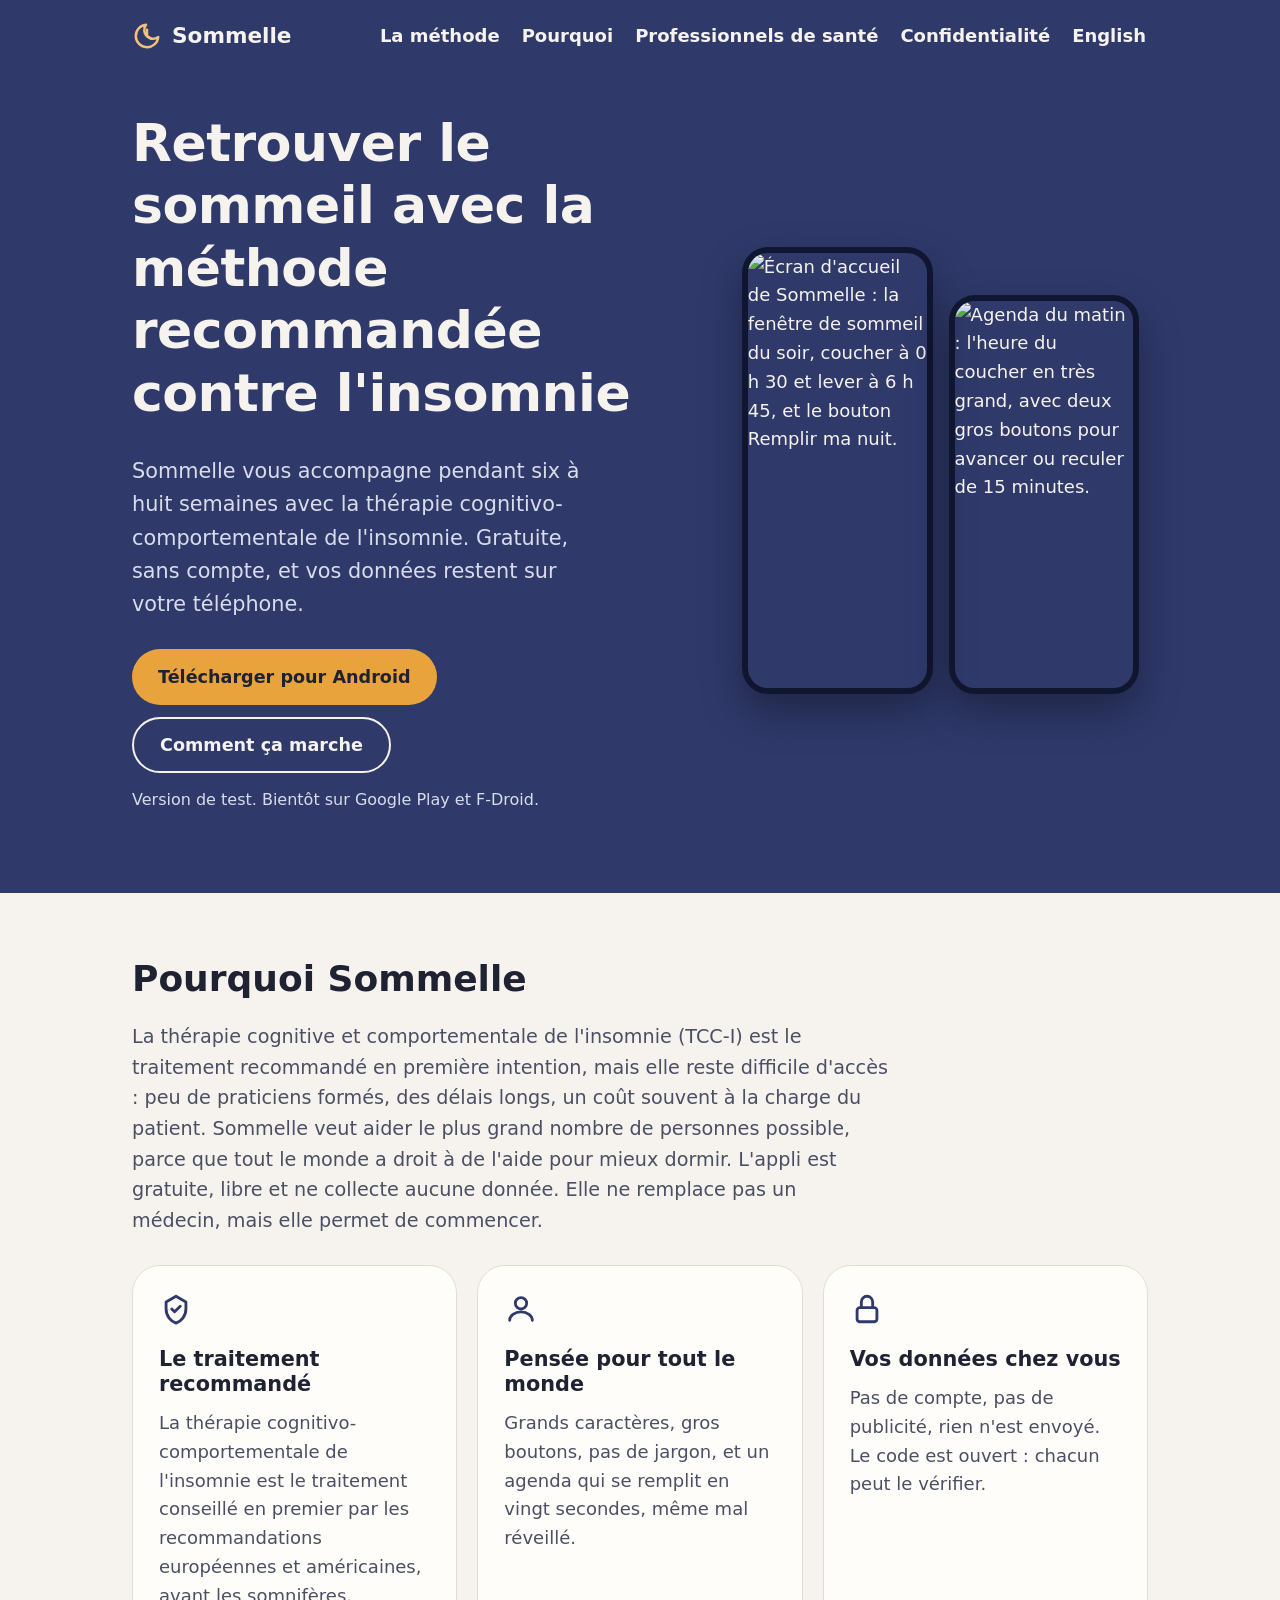
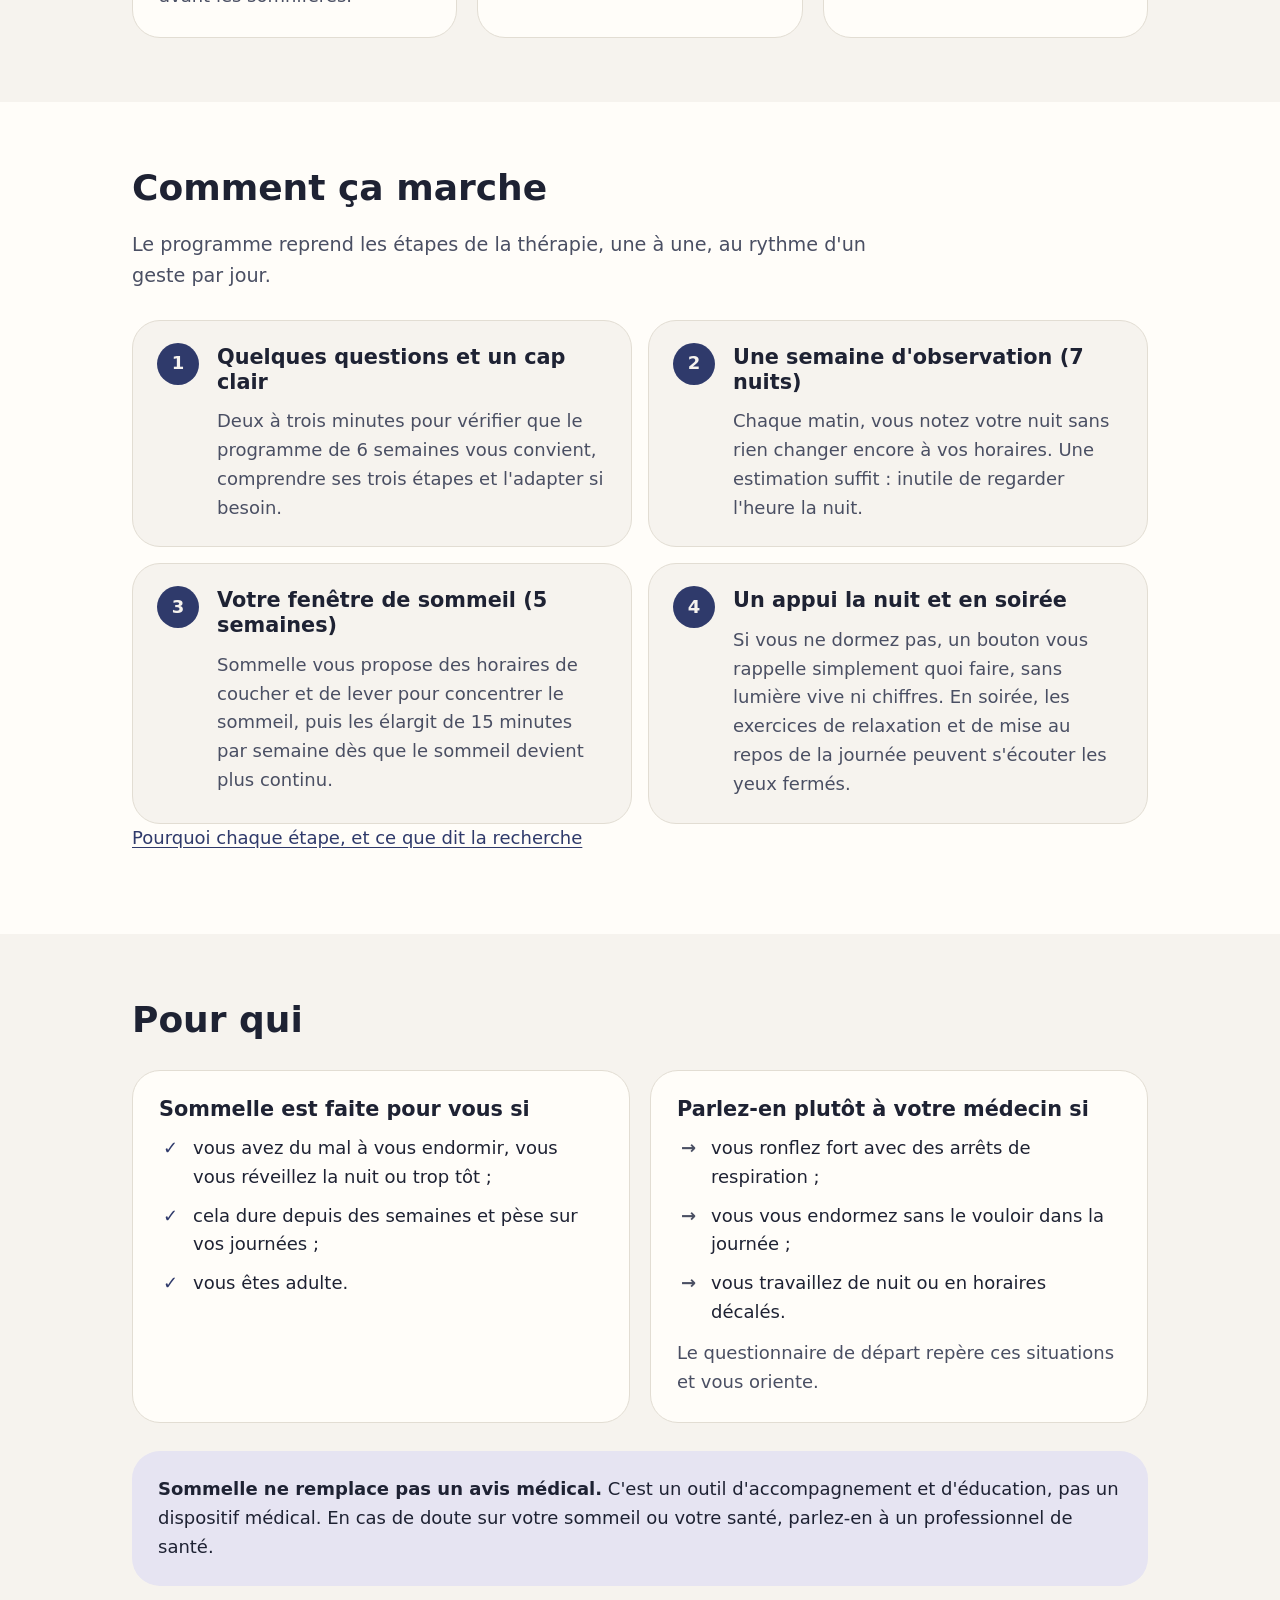
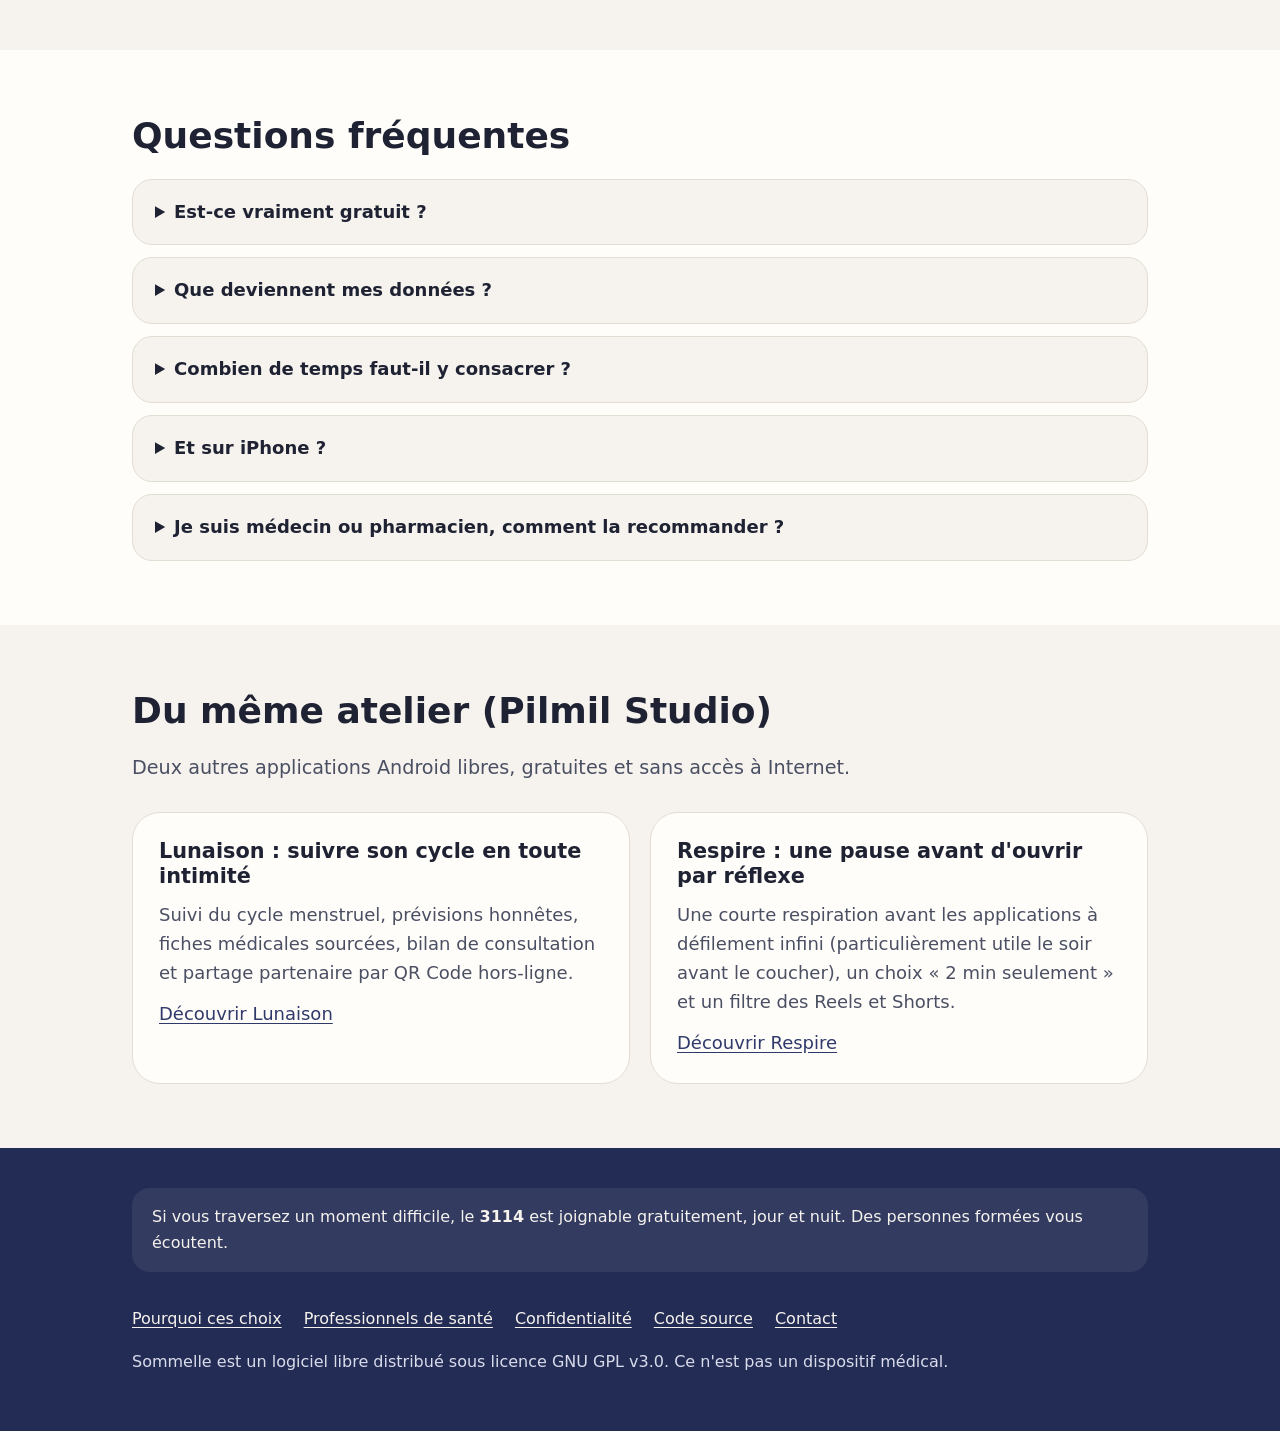
==== docs/index.html @ 54e38648 "docs: add Pilmil Studio cross-links, clinician sheet and F-Droid distribution kit" ====
<!doctype html>
<html lang="fr">
<head>
  <meta charset="utf-8">
  <meta name="viewport" content="width=device-width, initial-scale=1">
  <title>Sommelle : mieux dormir avec la méthode recommandée contre l'insomnie</title>
  <meta name="description" content="Sommelle accompagne les adultes insomniaques pendant six à huit semaines avec la thérapie cognitivo-comportementale de l'insomnie (TCC-I). Gratuite, sans compte, et vos données restent sur votre téléphone.">
  <meta property="og:title" content="Sommelle : mieux dormir avec la méthode recommandée contre l'insomnie">
  <meta property="og:description" content="Gratuite, sans compte, et vos données restent sur votre téléphone.">
  <meta property="og:type" content="website">
  <meta property="og:image" content="https://relthdrarxash.github.io/sommelle/img/banniere.png">
  <link rel="icon" href="img/icone.svg" type="image/svg+xml">
  <link rel="alternate" hreflang="en" href="en/index.html">
  <link rel="stylesheet" href="style.css">
</head>
<body>
  <a class="skip" href="#contenu">Aller au contenu</a>

  <header class="site-header">
    <div class="wrap">
      <a class="brand" href="./">
        <svg viewBox="0 0 24 24" fill="none" stroke="#F2C27B" stroke-width="2" stroke-linecap="round" stroke-linejoin="round" aria-hidden="true"><path d="M21 12.8A9 9 0 1 1 11.2 3a7 7 0 0 0 9.8 9.8Z"/><path d="M12 7v5l3.2 2.2"/></svg>
        Sommelle
      </a>
      <nav class="site-nav" aria-label="Navigation du site">
        <a href="#methode">La méthode</a>
        <a href="pourquoi.html">Pourquoi</a>
        <a href="professionnels.html">Professionnels de santé</a>
        <a href="confidentialite.html">Confidentialité</a>
        <a href="en/index.html" lang="en" hreflang="en">English</a>
      </nav>
    </div>
  </header>

  <main id="contenu">
    <section class="hero">
      <div class="wrap">
        <div>
          <h1>Retrouver le sommeil avec la méthode recommandée contre l'insomnie</h1>
          <p class="lead">Sommelle vous accompagne pendant six à huit semaines avec la thérapie cognitivo-comportementale de l'insomnie. Gratuite, sans compte, et vos données restent sur votre téléphone.</p>
          <div class="actions">
            <a class="btn btn-accent" href="https://github.com/Relthdrarxash/sommelle/releases">Télécharger pour Android</a>
            <a class="btn btn-ghost" href="#methode">Comment ça marche</a>
          </div>
          <p class="note">Version de test. Bientôt sur Google Play et F-Droid.</p>
        </div>
        <div class="phones">
          <img src="captures/accueil.png" width="461" height="1000" alt="Écran d'accueil de Sommelle : la fenêtre de sommeil du soir, coucher à 0 h 30 et lever à 6 h 45, et le bouton Remplir ma nuit.">
          <img src="captures/agenda_heure.png" width="461" height="1000" alt="Agenda du matin : l'heure du coucher en très grand, avec deux gros boutons pour avancer ou reculer de 15 minutes.">
        </div>
      </div>
    </section>

    <section class="block">
      <div class="wrap">
        <h2>Pourquoi Sommelle</h2>
        <p class="section-intro">La thérapie cognitive et comportementale de l'insomnie (TCC-I) est le traitement recommandé en première intention, mais elle reste difficile d'accès : peu de praticiens formés, des délais longs, un coût souvent à la charge du patient. Sommelle veut aider le plus grand nombre de personnes possible, parce que tout le monde a droit à de l'aide pour mieux dormir. L'appli est gratuite, libre et ne collecte aucune donnée. Elle ne remplace pas un médecin, mais elle permet de commencer.</p>
        <div class="cards">
          <div class="card">
            <svg viewBox="0 0 24 24" fill="none" stroke="currentColor" stroke-width="2" stroke-linecap="round" stroke-linejoin="round" aria-hidden="true"><path d="M9 12l2 2 4-4"/><path d="M12 3l7 4v5c0 5-3.4 8.7-7 10-3.6-1.3-7-5-7-10V7l7-4z"/></svg>
            <h3>Le traitement recommandé</h3>
            <p>La thérapie cognitivo-comportementale de l'insomnie est le traitement conseillé en premier par les recommandations européennes et américaines, avant les somnifères.</p>
          </div>
          <div class="card">
            <svg viewBox="0 0 24 24" fill="none" stroke="currentColor" stroke-width="2" stroke-linecap="round" stroke-linejoin="round" aria-hidden="true"><circle cx="12" cy="8" r="4"/><path d="M4 20c0-3.3 3.6-6 8-6s8 2.7 8 6"/></svg>
            <h3>Pensée pour tout le monde</h3>
            <p>Grands caractères, gros boutons, pas de jargon, et un agenda qui se remplit en vingt secondes, même mal réveillé.</p>
          </div>
          <div class="card">
            <svg viewBox="0 0 24 24" fill="none" stroke="currentColor" stroke-width="2" stroke-linecap="round" stroke-linejoin="round" aria-hidden="true"><rect x="5" y="11" width="14" height="10" rx="2"/><path d="M8 11V7a4 4 0 118 0v4"/></svg>
            <h3>Vos données chez vous</h3>
            <p>Pas de compte, pas de publicité, rien n'est envoyé. Le code est ouvert : chacun peut le vérifier.</p>
          </div>
        </div>
      </div>
    </section>

    <section class="block alt" id="methode">
      <div class="wrap">
        <h2>Comment ça marche</h2>
        <p class="section-intro">Le programme reprend les étapes de la thérapie, une à une, au rythme d'un geste par jour.</p>
        <ol class="steps">
          <li><h3>Quelques questions et un cap clair</h3><p>Deux à trois minutes pour vérifier que le programme de 6 semaines vous convient, comprendre ses trois étapes et l'adapter si besoin.</p></li>
          <li><h3>Une semaine d'observation (7 nuits)</h3><p>Chaque matin, vous notez votre nuit sans rien changer encore à vos horaires. Une estimation suffit : inutile de regarder l'heure la nuit.</p></li>
          <li><h3>Votre fenêtre de sommeil (5 semaines)</h3><p>Sommelle vous propose des horaires de coucher et de lever pour concentrer le sommeil, puis les élargit de 15 minutes par semaine dès que le sommeil devient plus continu.</p></li>
          <li><h3>Un appui la nuit et en soirée</h3><p>Si vous ne dormez pas, un bouton vous rappelle simplement quoi faire, sans lumière vive ni chiffres. En soirée, les exercices de relaxation et de mise au repos de la journée peuvent s'écouter les yeux fermés.</p></li>
        </ol>
        <p><a href="pourquoi.html">Pourquoi chaque étape, et ce que dit la recherche</a></p>
      </div>
    </section>

    <section class="block">
      <div class="wrap">
        <h2>Pour qui</h2>
        <div class="two-col">
          <div class="card">
            <h3>Sommelle est faite pour vous si</h3>
            <ul class="check">
              <li>vous avez du mal à vous endormir, vous vous réveillez la nuit ou trop tôt&nbsp;;</li>
              <li>cela dure depuis des semaines et pèse sur vos journées&nbsp;;</li>
              <li>vous êtes adulte.</li>
            </ul>
          </div>
          <div class="card">
            <h3>Parlez-en plutôt à votre médecin si</h3>
            <ul class="cross">
              <li>vous ronflez fort avec des arrêts de respiration&nbsp;;</li>
              <li>vous vous endormez sans le vouloir dans la journée&nbsp;;</li>
              <li>vous travaillez de nuit ou en horaires décalés.</li>
            </ul>
            <p style="margin-top: 12px">Le questionnaire de départ repère ces situations et vous oriente.</p>
          </div>
        </div>
        <div class="callout">
          <p><strong>Sommelle ne remplace pas un avis médical.</strong> C'est un outil d'accompagnement et d'éducation, pas un dispositif médical. En cas de doute sur votre sommeil ou votre santé, parlez-en à un professionnel de santé.</p>
        </div>
      </div>
    </section>

    <section class="block alt">
      <div class="wrap">
        <h2>Questions fréquentes</h2>
        <details><summary>Est-ce vraiment gratuit ?</summary><p>Oui, entièrement : pas d'abonnement, pas d'achat intégré, pas de publicité. Sommelle est un logiciel libre sous licence GPL.</p></details>
        <details><summary>Que deviennent mes données ?</summary><p>Elles restent sur votre téléphone. Sommelle ne demande aucun compte et n'a pas accès à Internet. Seule exception : si la sauvegarde Android est activée, votre système peut conserver localement une copie chiffrée.</p></details>
        <details><summary>Combien de temps faut-il y consacrer ?</summary><p>Environ vingt secondes chaque matin pour l'agenda, et quelques minutes par semaine pour le bilan. Le programme dure six à huit semaines.</p></details>
        <details><summary>Et sur iPhone ?</summary><p>Sommelle existe pour l'instant sur Android uniquement.</p></details>
        <details><summary>Je suis médecin ou pharmacien, comment la recommander ?</summary><p>Tout est sur la page <a href="professionnels.html">professionnels de santé</a>, avec une fiche à imprimer.</p></details>
      </div>
    </section>

    <section class="block">
      <div class="wrap">
        <h2>Du même atelier (Pilmil Studio)</h2>
        <p class="section-intro">Deux autres applications Android libres, gratuites et sans accès à Internet.</p>
        <div class="two-col">
          <div class="card">
            <h3>Lunaison : suivre son cycle en toute intimité</h3>
            <p>Suivi du cycle menstruel, prévisions honnêtes, fiches médicales sourcées, bilan de consultation et partage partenaire par QR Code hors-ligne.</p>
            <p style="margin-top: 12px"><a href="https://relthdrarxash.github.io/lunaison/">Découvrir Lunaison</a></p>
          </div>
          <div class="card">
            <h3>Respire : une pause avant d'ouvrir par réflexe</h3>
            <p>Une courte respiration avant les applications à défilement infini (particulièrement utile le soir avant le coucher), un choix « 2 min seulement » et un filtre des Reels et Shorts.</p>
            <p style="margin-top: 12px"><a href="https://relthdrarxash.github.io/respire/fr/">Découvrir Respire</a></p>
          </div>
        </div>
      </div>
    </section>
  </main>

  <footer class="site-footer">
    <div class="wrap">
      <p class="help-line">Si vous traversez un moment difficile, le <strong>3114</strong> est joignable gratuitement, jour et nuit. Des personnes formées vous écoutent.</p>
      <div class="footer-links">
        <a href="pourquoi.html">Pourquoi ces choix</a>
        <a href="professionnels.html">Professionnels de santé</a>
        <a href="confidentialite.html">Confidentialité</a>
        <a href="https://github.com/Relthdrarxash/sommelle">Code source</a>
        <a href="mailto:pilmil.studio@proton.me">Contact</a>
      </div>
      <p>Sommelle est un logiciel libre distribué sous licence GNU GPL v3.0. Ce n'est pas un dispositif médical.</p>
    </div>
  </footer>
</body>
</html>
---- docs/style.css ----
/* Sommelle : site public. Palette et police de l'appli (DESIGN.md, section 8). */

@font-face { font-family: "Atkinson"; src: url("fonts/atkinson-400.woff2") format("woff2"); font-weight: 400; font-display: swap; }
@font-face { font-family: "Atkinson"; src: url("fonts/atkinson-700.woff2") format("woff2"); font-weight: 700; font-display: swap; }
@font-face { font-family: "Atkinson"; src: url("fonts/atkinson-800.woff2") format("woff2"); font-weight: 800; font-display: swap; }

:root {
  --night: #2F3A6B;
  --night-deep: #232C55;
  --cream: #F6F3EE;
  --paper: #FFFDF9;
  --ink: #1E2233;
  --ink-muted: #4A4F63;
  --lavender: #E6E4F2;
  --on-night-muted: #D9DCEB;
  --line: #E2DDD3;
  --amber: #E8A33D;
  --moon: #F2C27B;
  --bg: var(--cream);
  --surface: var(--paper);
  --text: var(--ink);
  --text-muted: var(--ink-muted);
  --accent-soft: var(--lavender);
  --link: var(--night);
  --radius: 28px;
  color-scheme: light;
}

@media (prefers-color-scheme: dark) {
  :root:not([data-theme="light"]) {
    --bg: #120D0A;
    --surface: #1E1611;
    --text: #C9A98A;
    --text-muted: #A88C70;
    --accent-soft: #2A2019;
    --line: #3A2E25;
    --link: #E0C3A4;
    color-scheme: dark;
  }
}
:root[data-theme="dark"] {
  --bg: #120D0A;
  --surface: #1E1611;
  --text: #C9A98A;
  --text-muted: #A88C70;
  --accent-soft: #2A2019;
  --line: #3A2E25;
  --link: #E0C3A4;
  color-scheme: dark;
}

*, *::before, *::after { box-sizing: border-box; }

html { -webkit-text-size-adjust: 100%; }

body {
  margin: 0;
  background: var(--bg);
  color: var(--text);
  font-family: "Atkinson", system-ui, -apple-system, "Segoe UI", sans-serif;
  font-size: 1.125rem;
  line-height: 1.6;
}

a { color: var(--link); text-underline-offset: 3px; }
a:hover { text-decoration-thickness: 2px; }
:focus-visible { outline: 3px solid var(--amber); outline-offset: 3px; border-radius: 6px; }

.skip { position: absolute; left: -999px; top: 8px; background: var(--amber); color: var(--ink); padding: 10px 16px; border-radius: 999px; font-weight: 700; z-index: 10; }
.skip:focus { left: 16px; }

.wrap { width: 100%; max-width: 1080px; margin: 0 auto; padding: 0 16px; }
@media (min-width: 720px) { .wrap { padding: 0 32px; } }

h1, h2, h3 { line-height: 1.2; margin: 0 0 0.6em; font-weight: 800; }
h1 { font-size: clamp(2rem, 6vw, 3.25rem); letter-spacing: -0.01em; }
h2 { font-size: clamp(1.6rem, 4vw, 2.25rem); }
h3 { font-size: 1.3rem; font-weight: 700; }
p { margin: 0 0 1em; }

.site-header { background: var(--night); color: var(--cream); }
.site-header .wrap { display: flex; align-items: center; justify-content: space-between; gap: 16px; min-height: 72px; flex-wrap: wrap; }
.brand { display: inline-flex; align-items: center; gap: 10px; color: var(--cream); text-decoration: none; font-weight: 800; font-size: 1.35rem; }
.brand svg { width: 30px; height: 30px; }
.site-nav { display: flex; gap: 6px 18px; flex-wrap: wrap; }
.site-nav a { color: var(--cream); text-decoration: none; font-weight: 700; padding: 8px 2px; }
.site-nav a:hover, .site-nav a[aria-current="page"] { text-decoration: underline; text-underline-offset: 6px; }

.hero { background: var(--night); color: var(--cream); padding: 40px 0 64px; overflow: hidden; }
.hero .wrap { display: grid; gap: 40px; align-items: center; }
@media (min-width: 880px) { .hero .wrap { grid-template-columns: 1.15fr 0.85fr; } }
.hero p.lead { font-size: 1.3rem; color: var(--on-night-muted); max-width: 36ch; }
.hero .phones { display: flex; justify-content: center; gap: 16px; }
.hero .phones img { width: min(46%, 230px); height: auto; border-radius: 26px; box-shadow: 0 18px 40px rgba(0, 0, 0, 0.35); border: 6px solid #10162F; }
.hero .phones img:last-child { margin-top: 48px; }

.actions { display: flex; flex-wrap: wrap; gap: 12px; margin-top: 28px; }
.btn { display: inline-flex; align-items: center; justify-content: center; gap: 10px; min-height: 56px; padding: 0 26px; border-radius: 999px; font-weight: 800; font-size: 1.1rem; text-decoration: none; }
.btn-accent { background: var(--amber); color: var(--ink); }
.btn-accent:hover { background: #F0B254; }
.btn-ghost { border: 2px solid var(--cream); color: var(--cream); }
.btn-ghost:hover { background: rgba(255, 255, 255, 0.08); }
.btn-primary { background: var(--night); color: var(--cream); }
.btn-outline { border: 2px solid var(--link); color: var(--link); }
.note { font-size: 1rem; color: var(--on-night-muted); margin-top: 14px; }

section.block { padding: 64px 0; }
section.block.alt { background: var(--surface); }
.section-intro { max-width: 62ch; color: var(--text-muted); font-size: 1.2rem; }

.cards { display: grid; gap: 20px; margin-top: 28px; }
@media (min-width: 720px) { .cards { grid-template-columns: repeat(3, minmax(0, 1fr)); } }
.card { background: var(--surface); border: 1px solid var(--line); border-radius: var(--radius); padding: 26px; }
section.block.alt .card { background: var(--bg); }
.card svg { width: 34px; height: 34px; color: var(--link); margin-bottom: 12px; }
.card p { margin: 0; color: var(--text-muted); }

.steps { list-style: none; padding: 0; margin: 28px 0 0; display: grid; gap: 16px; counter-reset: step; }
@media (min-width: 720px) { .steps { grid-template-columns: repeat(2, minmax(0, 1fr)); } }
.steps li { counter-increment: step; background: var(--surface); border: 1px solid var(--line); border-radius: var(--radius); padding: 24px 24px 24px 84px; position: relative; }
section.block.alt .steps li { background: var(--bg); }
.steps li::before { content: counter(step); position: absolute; left: 24px; top: 22px; width: 42px; height: 42px; border-radius: 50%; background: var(--night); color: var(--cream); font-weight: 800; display: grid; place-items: center; }
.steps p { margin: 0; color: var(--text-muted); }

.gallery { display: grid; grid-template-columns: repeat(2, minmax(0, 1fr)); gap: 16px; margin-top: 28px; }
@media (min-width: 720px) { .gallery { grid-template-columns: repeat(4, minmax(0, 1fr)); } }
.gallery figure { margin: 0; text-align: center; }
.gallery img { width: 100%; height: auto; border-radius: 20px; border: 1px solid var(--line); }
.gallery figcaption { margin-top: 8px; font-size: 1rem; color: var(--text-muted); }

.two-col { display: grid; gap: 20px; margin-top: 28px; }
@media (min-width: 720px) { .two-col { grid-template-columns: repeat(2, minmax(0, 1fr)); } }
.check, .cross { list-style: none; padding: 0; margin: 0; }
.check li, .cross li { padding-left: 34px; position: relative; margin-bottom: 10px; }
.check li::before { content: "✓"; position: absolute; left: 4px; font-weight: 800; color: var(--link); }
.cross li::before { content: "→"; position: absolute; left: 4px; font-weight: 800; color: var(--text-muted); }

.callout { background: var(--accent-soft); border-radius: var(--radius); padding: 24px 26px; margin-top: 28px; }
.callout p:last-child { margin-bottom: 0; }

details { background: var(--surface); border: 1px solid var(--line); border-radius: 20px; padding: 0 22px; margin-top: 12px; }
section.block.alt details { background: var(--bg); }
summary { cursor: pointer; font-weight: 700; padding: 18px 0; min-height: 48px; }
details p { color: var(--text-muted); }

.prose { max-width: 72ch; padding: 48px 0 64px; }
.prose h2 { margin-top: 1.8em; font-size: 1.6rem; }
.prose table { width: 100%; border-collapse: collapse; margin: 1em 0 1.5em; font-size: 1rem; display: block; overflow-x: auto; }
.prose th, .prose td { text-align: left; padding: 10px 12px; border-bottom: 1px solid var(--line); vertical-align: top; }
.prose th { font-weight: 700; }
.prose ul { padding-left: 1.3em; }
.prose li { margin-bottom: 0.4em; }

.site-footer { background: var(--night-deep); color: var(--on-night-muted); padding: 40px 0; font-size: 1rem; }
.site-footer a { color: var(--cream); }
.site-footer .wrap { display: grid; gap: 18px; }
.help-line { background: rgba(255, 255, 255, 0.07); border-radius: 18px; padding: 16px 20px; color: var(--cream); }
.footer-links { display: flex; flex-wrap: wrap; gap: 8px 22px; }

.eyebrow { font-weight: 700; margin-bottom: 0.4em; }
.toc { background: var(--surface); border: 1px solid var(--line); border-radius: var(--radius); padding: 8px 26px 18px; margin-top: 28px; }
.toc h2 { margin-top: 0.8em; font-size: 1.3rem; }
.toc ol { padding-left: 1.3em; margin: 0; }
.prose h3 { margin-top: 1.4em; font-size: 1.25rem; }
.prose .small { font-size: 1rem; color: var(--text-muted); }
.refs li { margin-bottom: 0.7em; }
button.btn { border: 0; cursor: pointer; font-family: inherit; }

/* Schémas du dossier scientifique */
:root { --fig-sleep: #2F3A6B; --fig-awake: #E8A33D; --fig-idle: #D6CFC2; --fig-bed: #E6E4F2; --fig-same: #ECE8E0; --fig-ink: var(--text); --fig-muted: var(--text-muted); --fig-grid: var(--line); }
@media (prefers-color-scheme: dark) {
  :root:not([data-theme="light"]) { --fig-sleep: #8C9BD9; --fig-awake: #C98A2E; --fig-idle: #4A3D33; --fig-bed: #2E2840; --fig-same: #2A2019; }
}
.schema { margin: 1.5em 0 2em; }
.schema-scroll { overflow-x: auto; }
.schema svg.fig { display: block; width: 100%; min-width: 640px; height: auto; font-family: inherit; }
.schema figcaption { font-size: 1rem; color: var(--text-muted); margin-top: 0.6em; }
.fig .sleep { fill: var(--fig-sleep); }
.fig .awake { fill: var(--fig-awake); }
.fig .idle { fill: var(--fig-idle); }
.fig .bed { fill: var(--fig-bed); stroke: var(--fig-sleep); stroke-width: 1.2; }
.fig .down { fill: var(--fig-awake); opacity: 0.55; }
.fig .same { fill: var(--fig-same); stroke: var(--fig-grid); }
.fig .up { fill: var(--fig-sleep); opacity: 0.85; }
.fig .grid { stroke: var(--fig-grid); stroke-width: 1; }
.fig .mark { stroke: var(--fig-ink); stroke-width: 1.2; }
.fig .anchor { stroke: var(--fig-ink); stroke-width: 2; stroke-dasharray: 5 4; }
.fig .brace { fill: none; stroke: var(--fig-ink); stroke-width: 1.5; }
.fig text { fill: var(--fig-ink); font-size: 14px; }
.fig .tick, .fig .small { fill: var(--fig-muted); font-size: 13px; }
.fig .lab, .fig .head { font-weight: 700; }
.fig .val { font-size: 14px; }
.fig .in { fill: #FFFDF9; font-weight: 700; font-size: 14px; }
.fig .in2 { font-weight: 700; font-size: 15px; }
.legende { list-style: none; padding: 0; margin: 0.8em 0 0; display: flex; flex-wrap: wrap; gap: 6px 22px; font-size: 1rem; }
.legende li { display: flex; align-items: center; gap: 8px; margin: 0; }
.sw { display: inline-block; width: 22px; height: 14px; border-radius: 3px; }
.sw-sleep { background: var(--fig-sleep); } .sw-awake { background: var(--fig-awake); } .sw-idle { background: var(--fig-idle); }
.sw-bed { background: var(--fig-bed); border: 1px solid var(--fig-sleep); }
@media print { .schema svg.fig { min-width: 0; } .schema { break-inside: avoid; } }

@media print {
  .skip, .site-header, .site-footer, .no-print, .toc { display: none; }
  body { background: #fff; color: #000; font-size: 11pt; }
  .prose { max-width: none; padding: 0; }
  .callout { border: 1px solid #999; background: none; }
  .prose table { display: table; font-size: 10pt; }
  .prose h2 { break-after: avoid; }
  .prose tr, .prose li { break-inside: avoid; }
  a { color: inherit; text-decoration: none; }
}
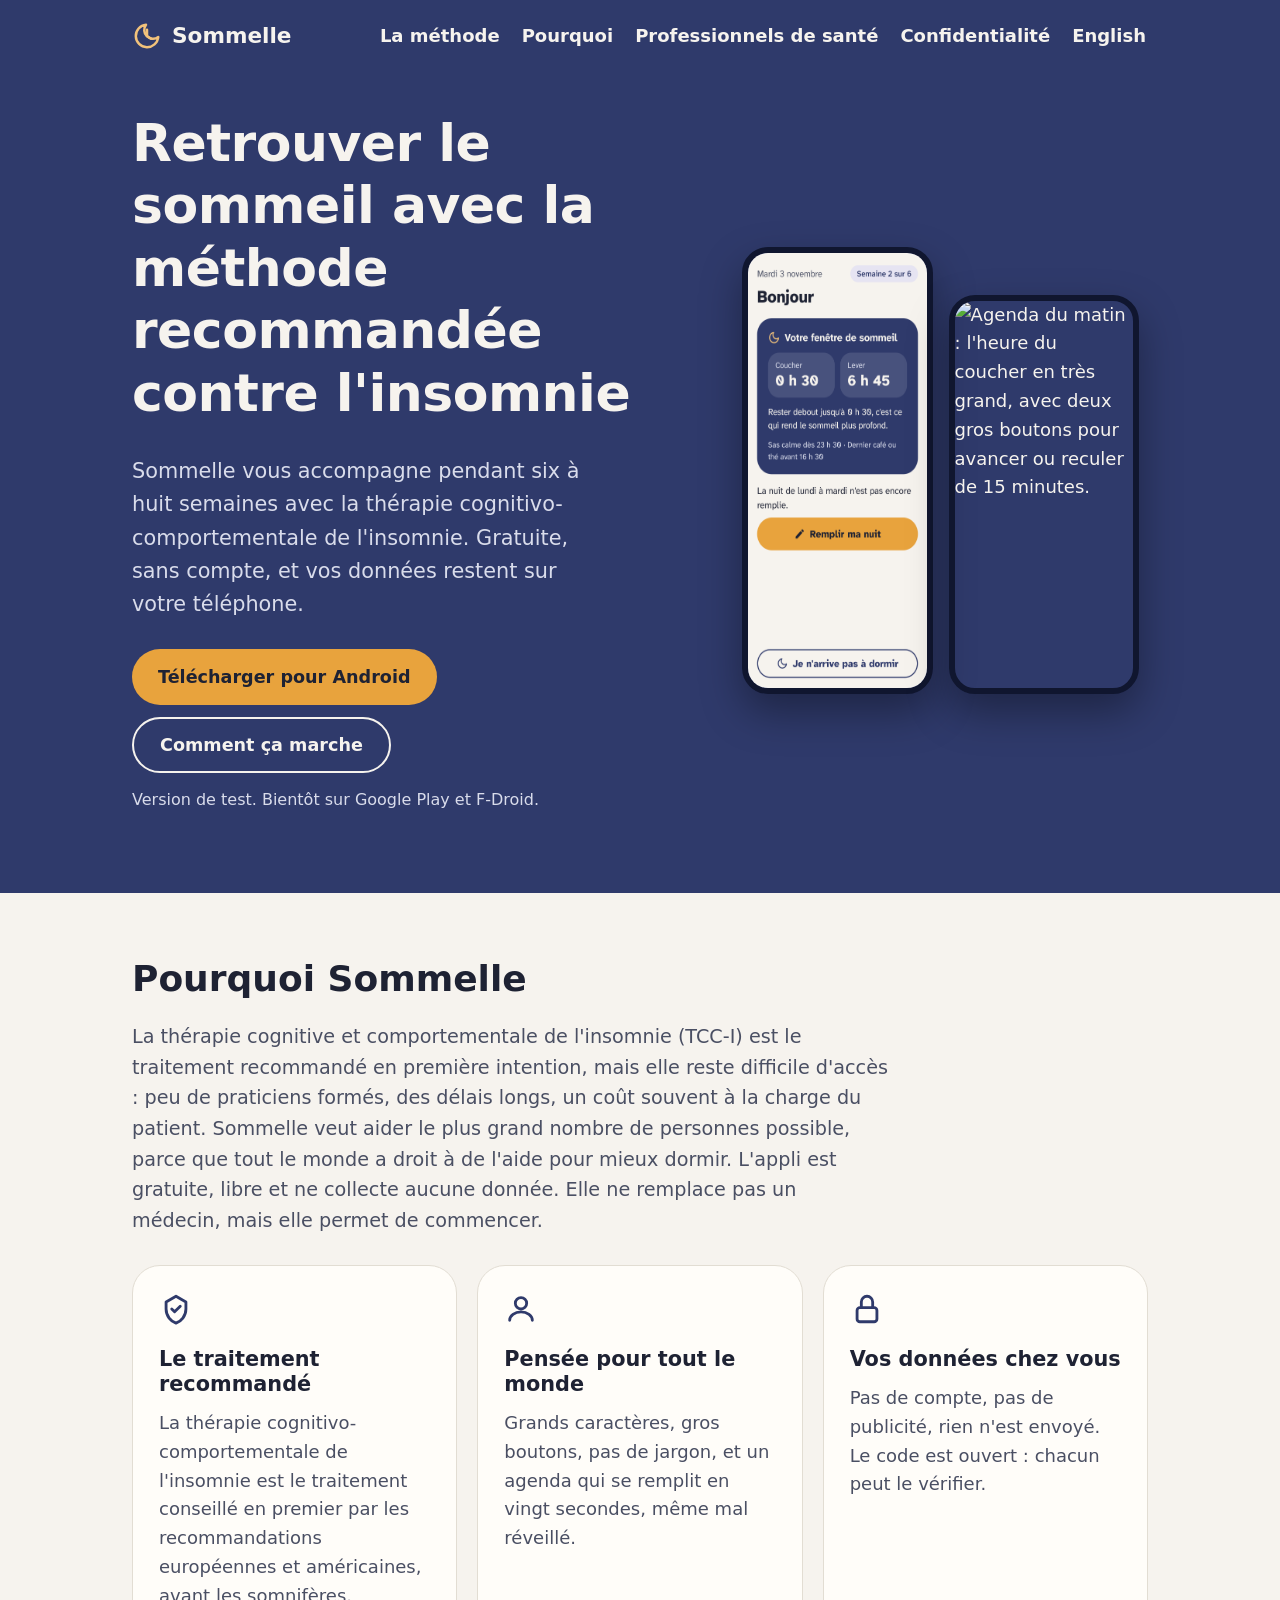
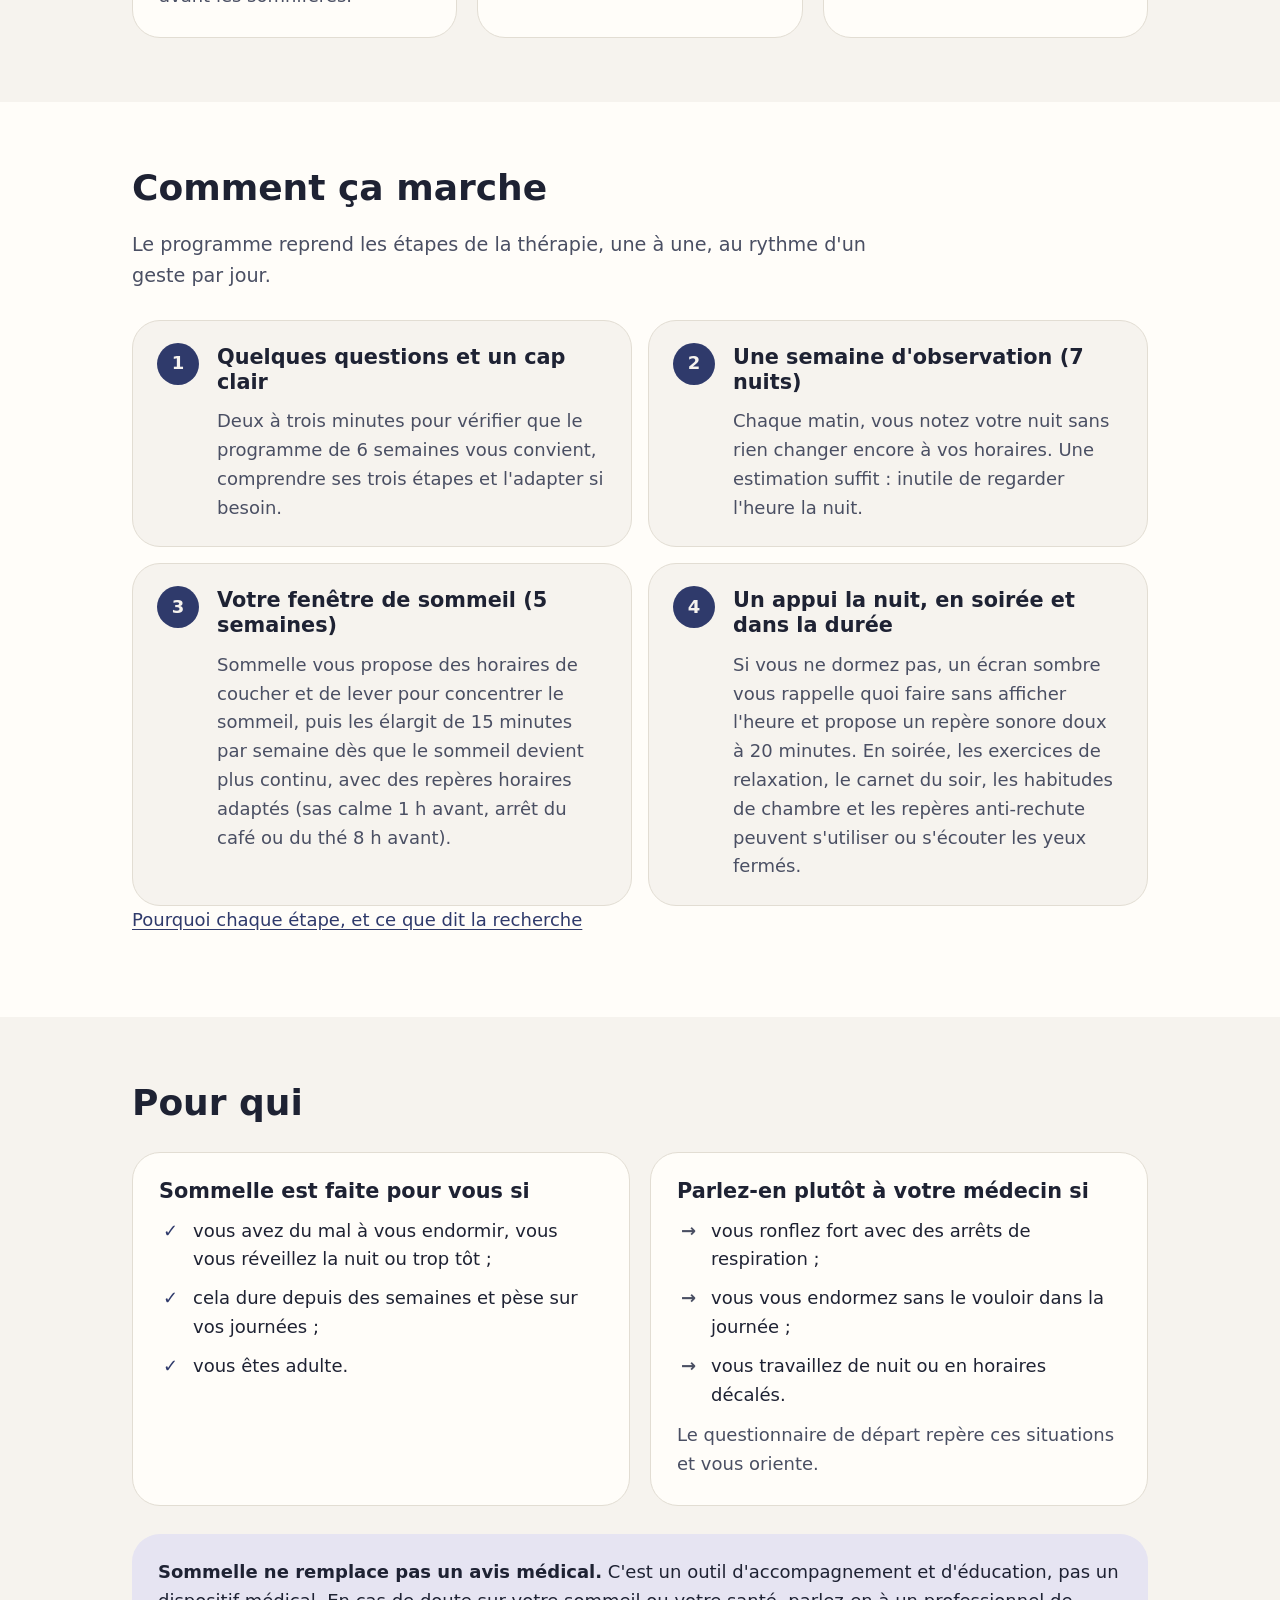
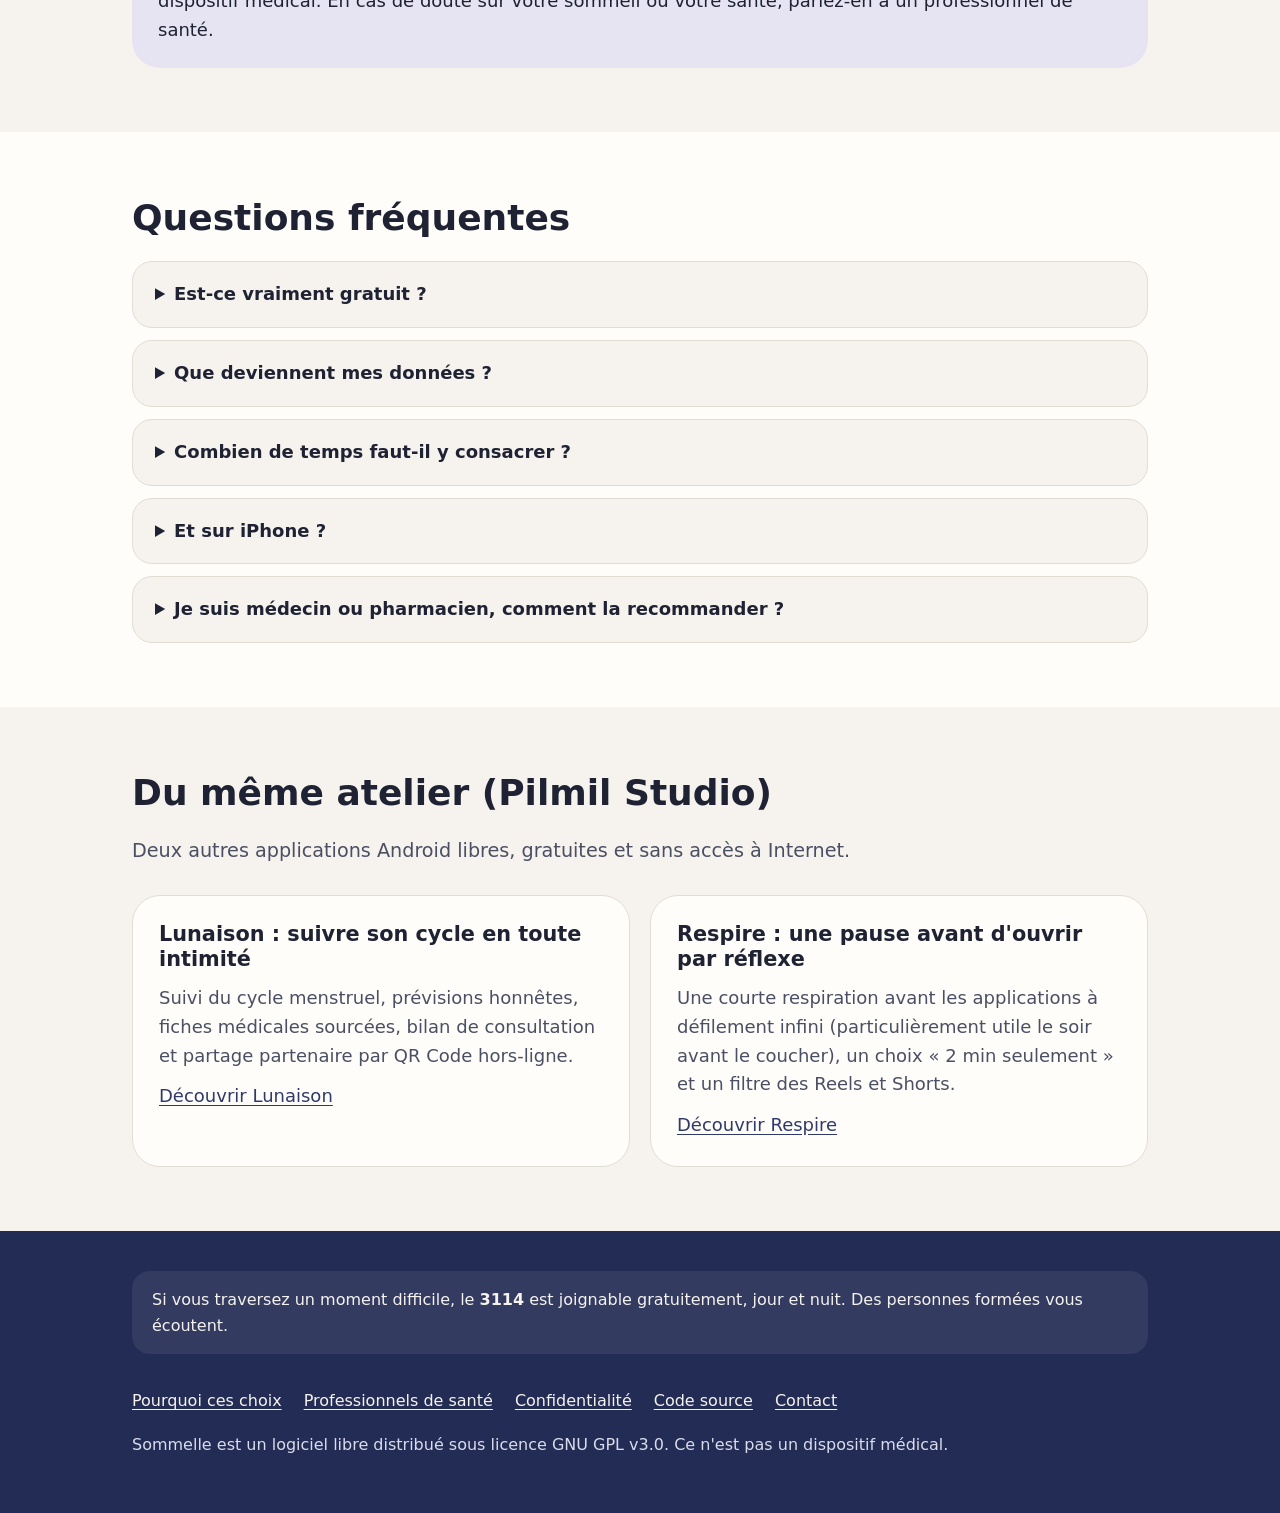
==== commit c41b04d4: "docs(readme): add screenshot gallery, quick links and ethical commitments" ====
--- a/docs/index.html
+++ b/docs/index.html
@@ -82,8 +82,8 @@
         <ol class="steps">
           <li><h3>Quelques questions et un cap clair</h3><p>Deux à trois minutes pour vérifier que le programme de 6 semaines vous convient, comprendre ses trois étapes et l'adapter si besoin.</p></li>
           <li><h3>Une semaine d'observation (7 nuits)</h3><p>Chaque matin, vous notez votre nuit sans rien changer encore à vos horaires. Une estimation suffit : inutile de regarder l'heure la nuit.</p></li>
-          <li><h3>Votre fenêtre de sommeil (5 semaines)</h3><p>Sommelle vous propose des horaires de coucher et de lever pour concentrer le sommeil, puis les élargit de 15 minutes par semaine dès que le sommeil devient plus continu.</p></li>
-          <li><h3>Un appui la nuit et en soirée</h3><p>Si vous ne dormez pas, un bouton vous rappelle simplement quoi faire, sans lumière vive ni chiffres. En soirée, les exercices de relaxation et de mise au repos de la journée peuvent s'écouter les yeux fermés.</p></li>
+          <li><h3>Votre fenêtre de sommeil (5 semaines)</h3><p>Sommelle vous propose des horaires de coucher et de lever pour concentrer le sommeil, puis les élargit de 15 minutes par semaine dès que le sommeil devient plus continu, avec des repères horaires adaptés (sas calme 1 h avant, arrêt du café ou du thé 8 h avant).</p></li>
+          <li><h3>Un appui la nuit, en soirée et dans la durée</h3><p>Si vous ne dormez pas, un écran sombre vous rappelle quoi faire sans afficher l'heure et propose un repère sonore doux à 20 minutes. En soirée, les exercices de relaxation, le carnet du soir, les habitudes de chambre et les repères anti-rechute peuvent s'utiliser ou s'écouter les yeux fermés.</p></li>
         </ol>
         <p><a href="pourquoi.html">Pourquoi chaque étape, et ce que dit la recherche</a></p>
       </div>
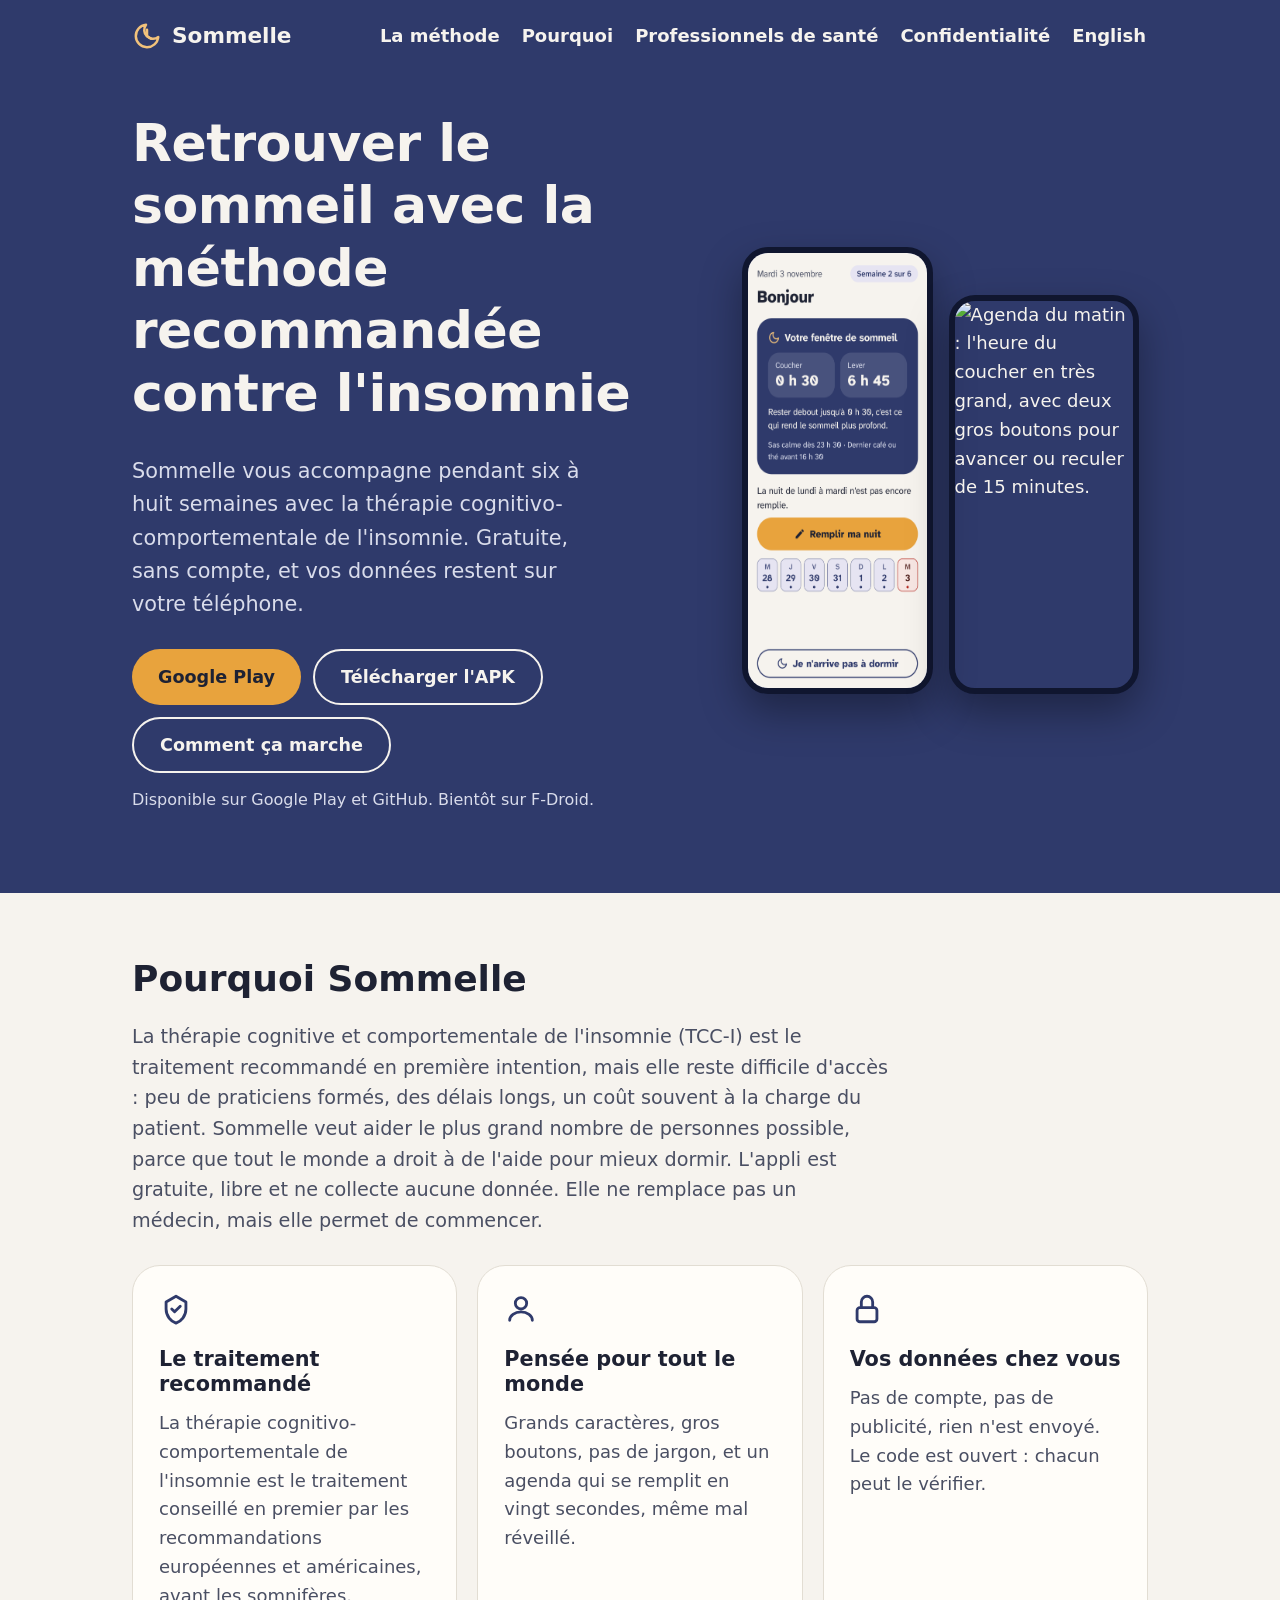
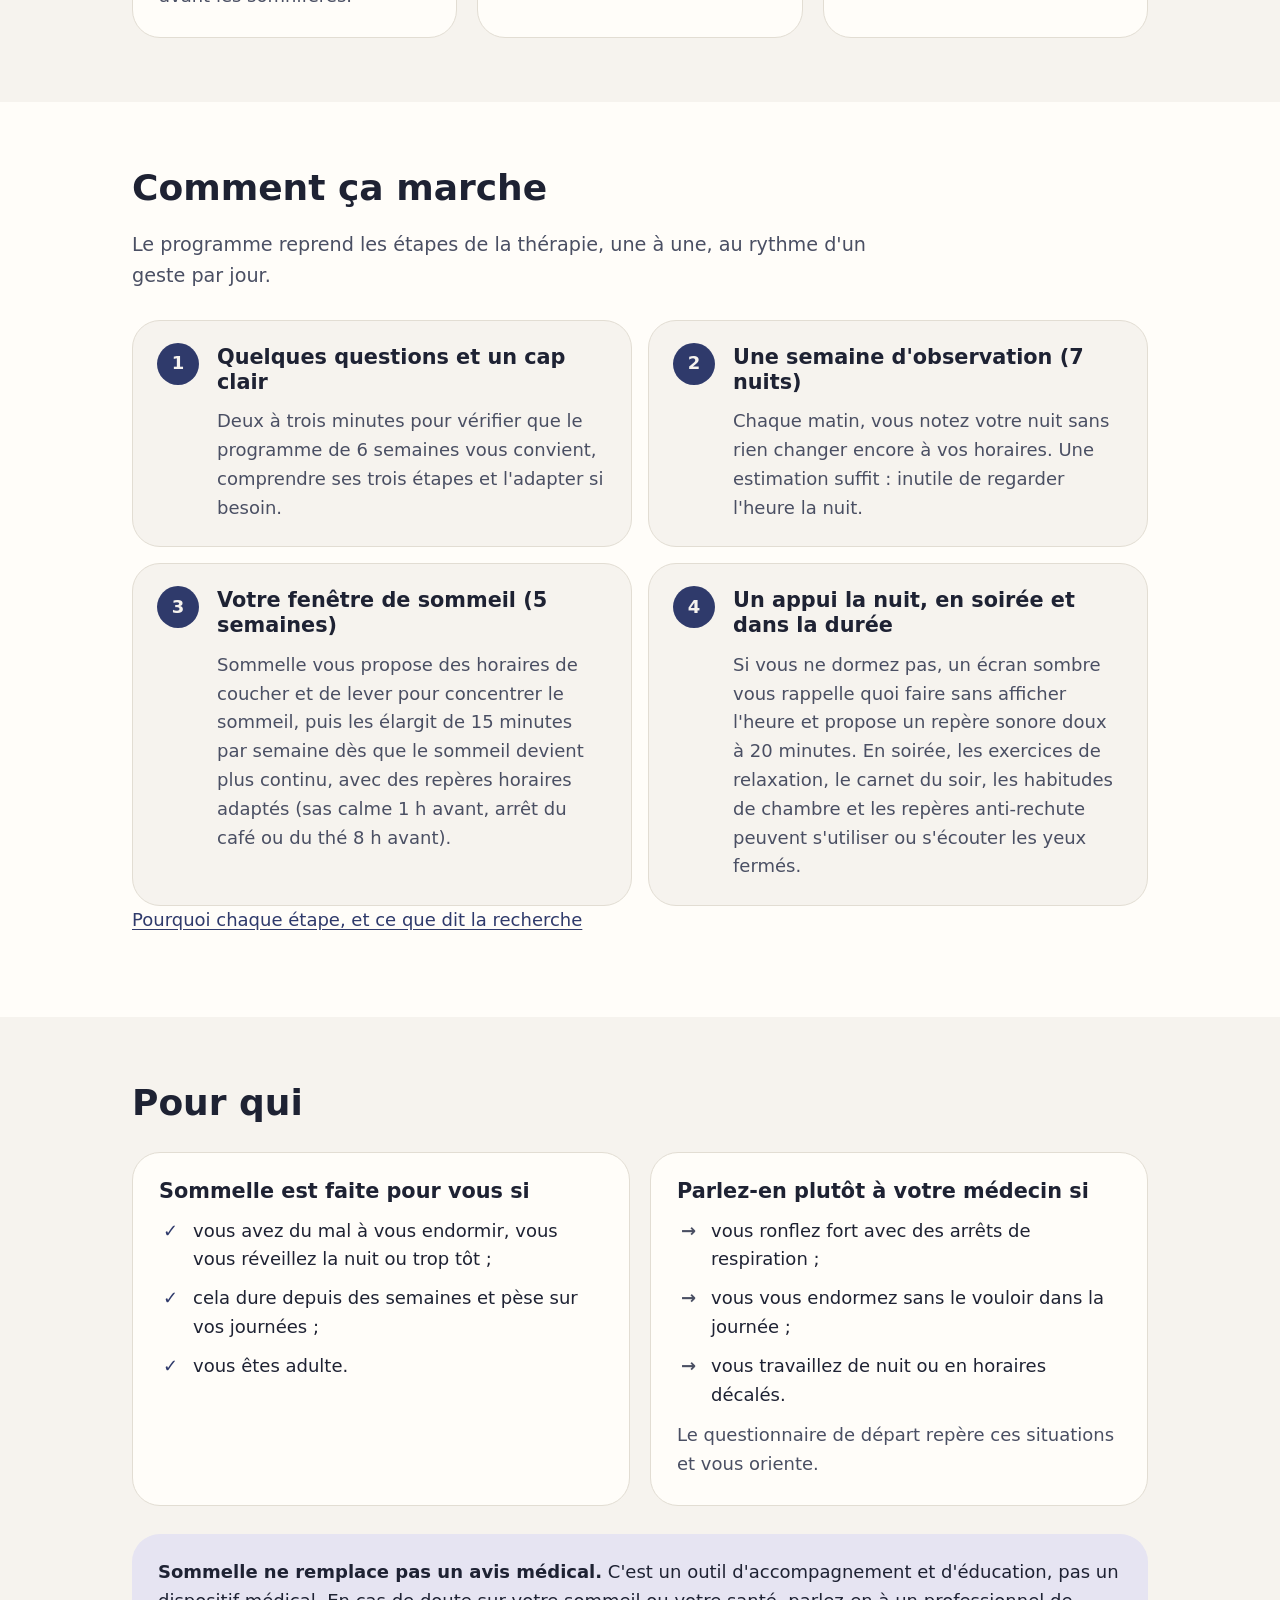
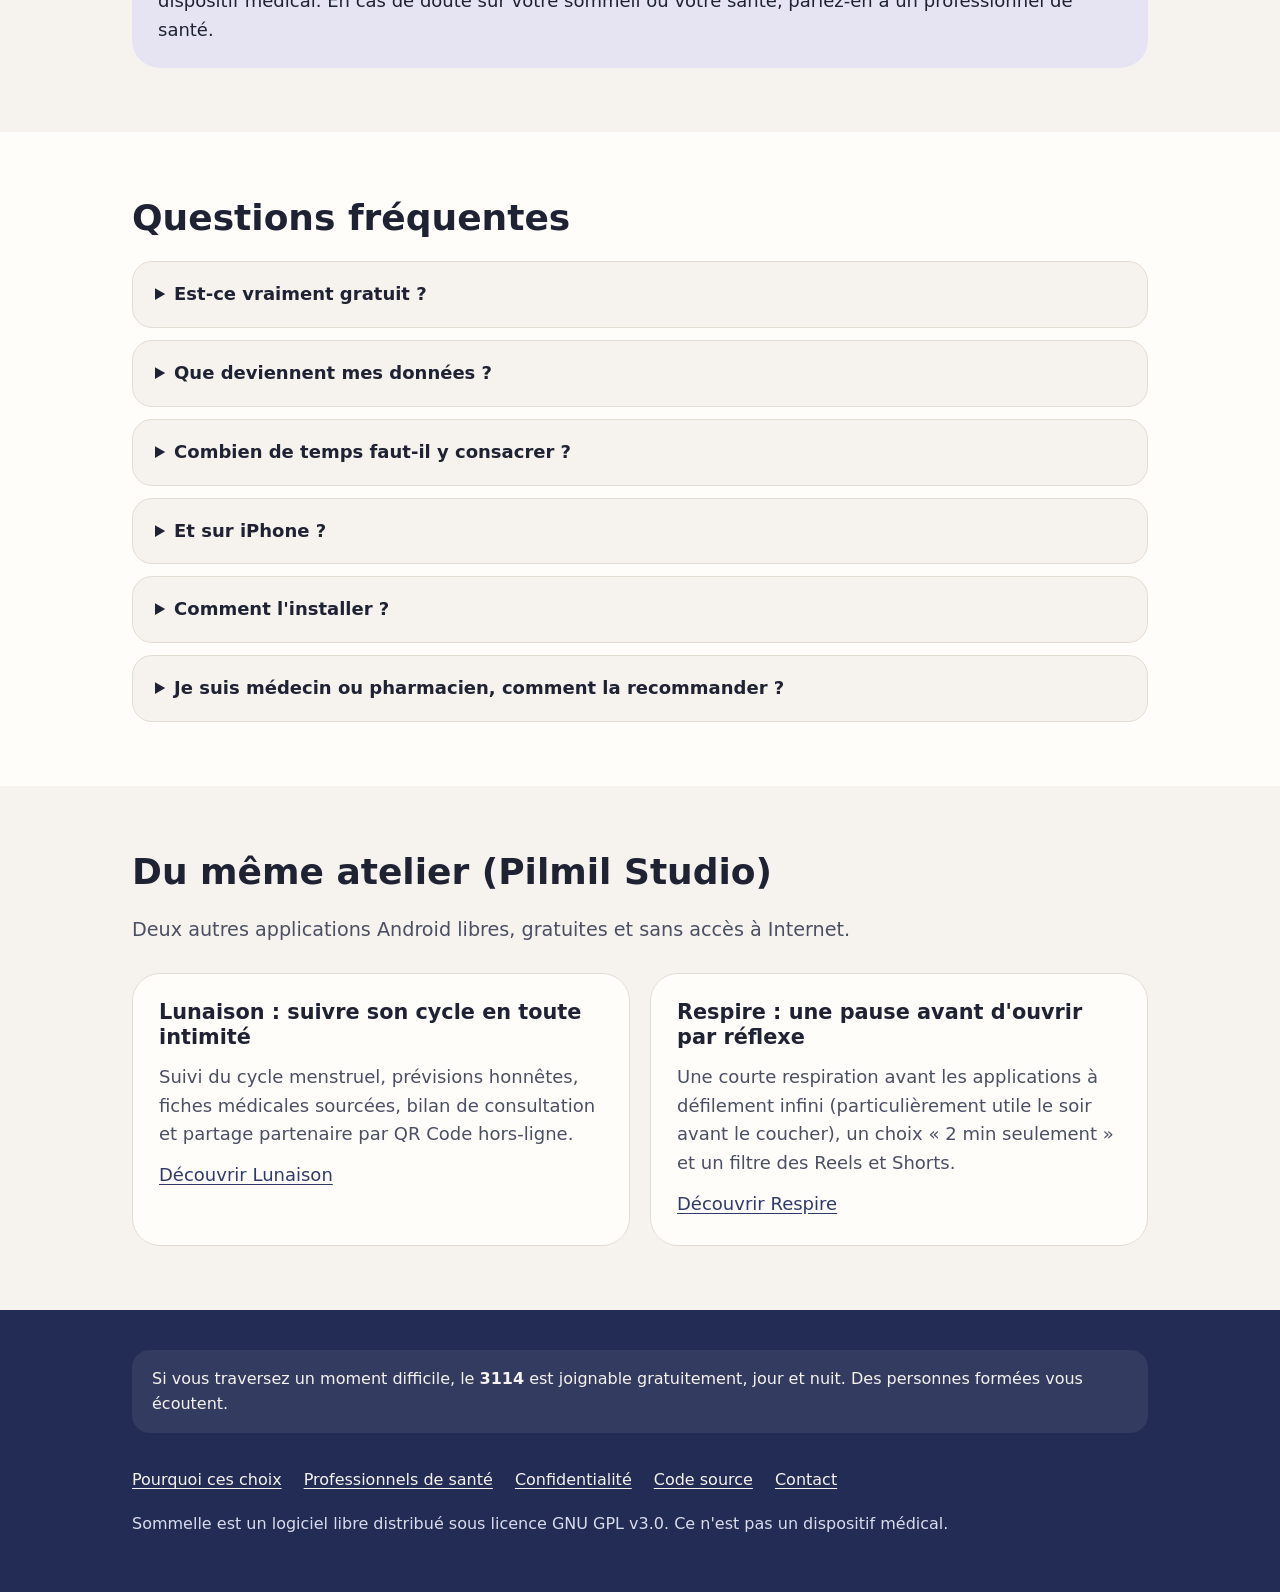
==== commit 299aaaf8: "ergonomics: TimeStepper quick +/- 1h, onboarding initial fatigue guidance, and stimulus control chim" ====
--- a/docs/index.html
+++ b/docs/index.html
@@ -39,10 +39,11 @@
           <h1>Retrouver le sommeil avec la méthode recommandée contre l'insomnie</h1>
           <p class="lead">Sommelle vous accompagne pendant six à huit semaines avec la thérapie cognitivo-comportementale de l'insomnie. Gratuite, sans compte, et vos données restent sur votre téléphone.</p>
           <div class="actions">
-            <a class="btn btn-accent" href="https://github.com/Relthdrarxash/sommelle/releases">Télécharger pour Android</a>
+            <a class="btn btn-accent" href="https://play.google.com/store/apps/details?id=fr.sommelle">Google Play</a>
+            <a class="btn btn-ghost" href="https://github.com/Relthdrarxash/sommelle/releases">Télécharger l'APK</a>
             <a class="btn btn-ghost" href="#methode">Comment ça marche</a>
           </div>
-          <p class="note">Version de test. Bientôt sur Google Play et F-Droid.</p>
+          <p class="note">Disponible sur Google Play et GitHub. Bientôt sur F-Droid.</p>
         </div>
         <div class="phones">
           <img src="captures/accueil.png" width="461" height="1000" alt="Écran d'accueil de Sommelle : la fenêtre de sommeil du soir, coucher à 0 h 30 et lever à 6 h 45, et le bouton Remplir ma nuit.">
@@ -124,6 +125,7 @@
         <details><summary>Que deviennent mes données ?</summary><p>Elles restent sur votre téléphone. Sommelle ne demande aucun compte et n'a pas accès à Internet. Seule exception : si la sauvegarde Android est activée, votre système peut conserver localement une copie chiffrée.</p></details>
         <details><summary>Combien de temps faut-il y consacrer ?</summary><p>Environ vingt secondes chaque matin pour l'agenda, et quelques minutes par semaine pour le bilan. Le programme dure six à huit semaines.</p></details>
         <details><summary>Et sur iPhone ?</summary><p>Sommelle existe pour l'instant sur Android uniquement.</p></details>
+        <details><summary>Comment l'installer ?</summary><p>Sommelle est disponible sur le <a href="https://play.google.com/store/apps/details?id=fr.sommelle">Google Play Store</a>. Vous pouvez également télécharger l'APK signé depuis <a href="https://github.com/Relthdrarxash/sommelle/releases">GitHub</a>.</p></details>
         <details><summary>Je suis médecin ou pharmacien, comment la recommander ?</summary><p>Tout est sur la page <a href="professionnels.html">professionnels de santé</a>, avec une fiche à imprimer.</p></details>
       </div>
     </section>
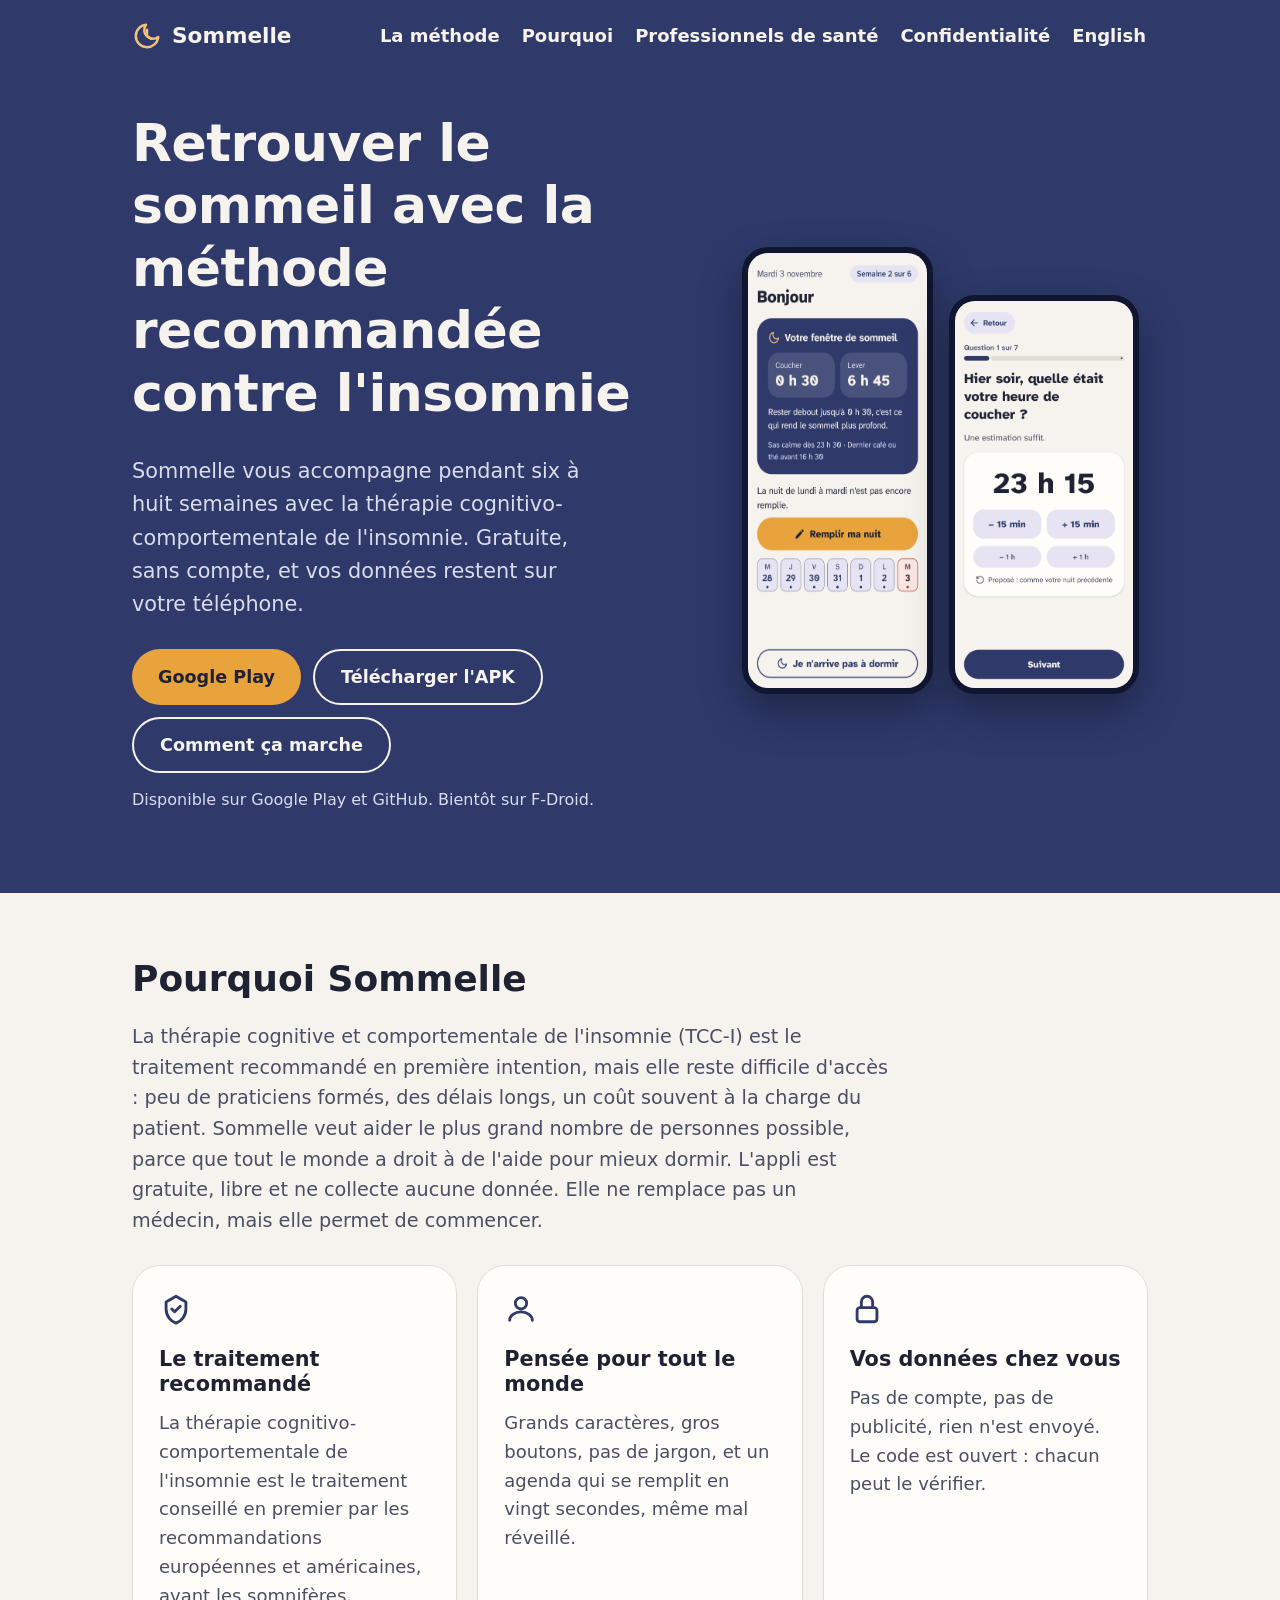
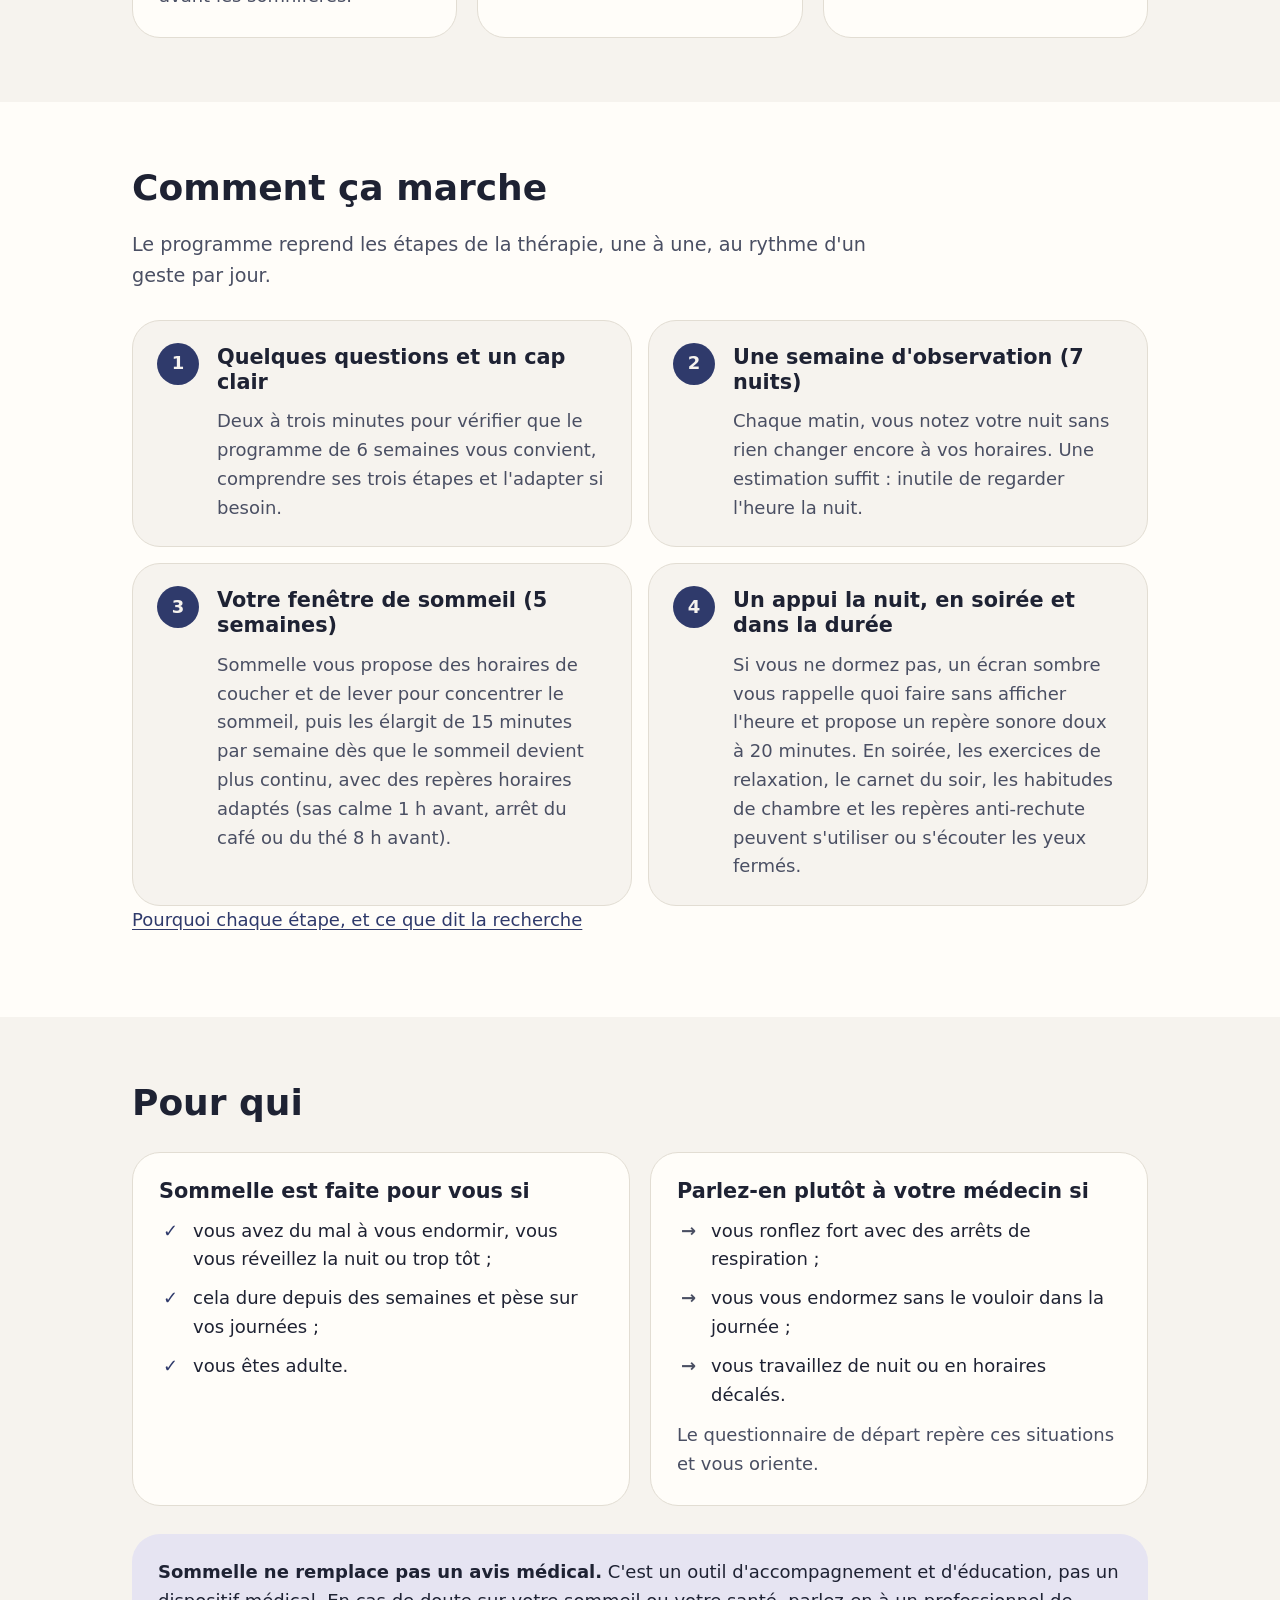
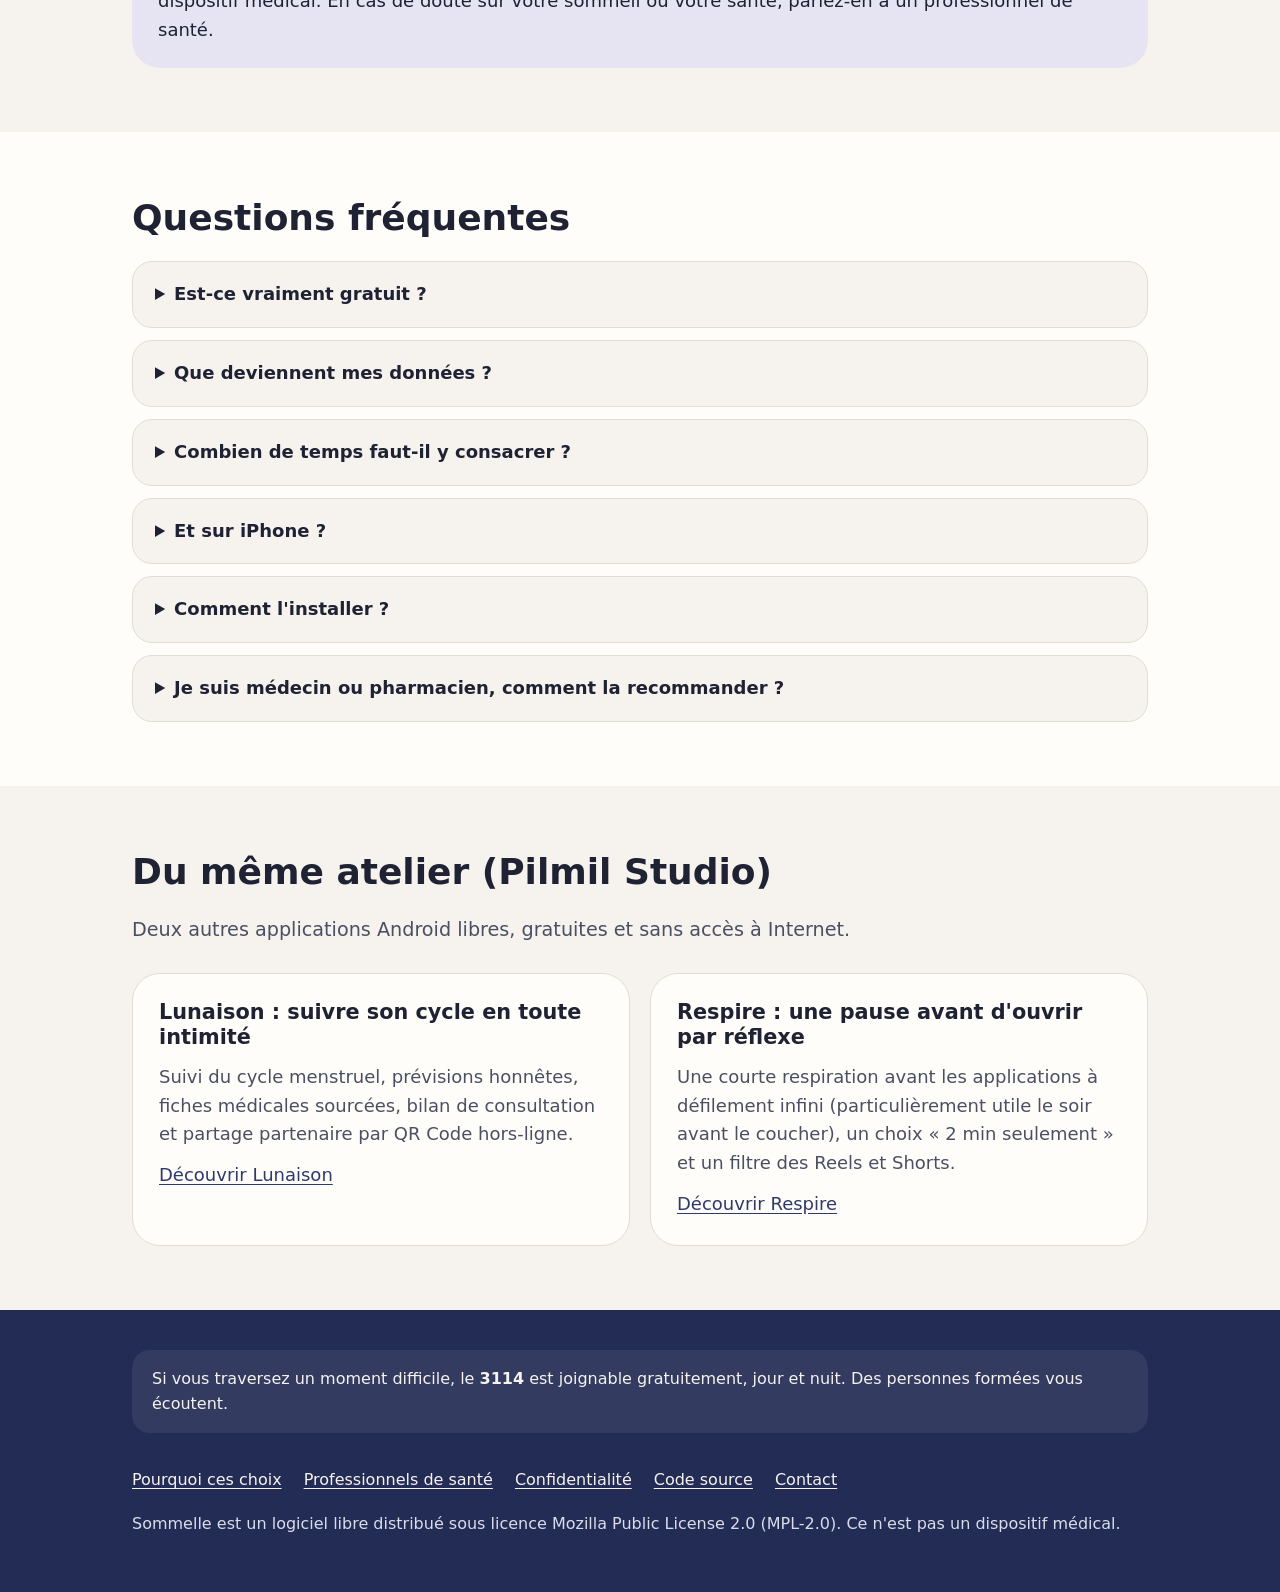
==== commit 12a0de1c: "Licence : passage à la Mozilla Public License 2.0 Le projet passe de la GPL-3.0 à la Mozilla Public " ====
--- a/docs/index.html
+++ b/docs/index.html
@@ -121,7 +121,7 @@
     <section class="block alt">
       <div class="wrap">
         <h2>Questions fréquentes</h2>
-        <details><summary>Est-ce vraiment gratuit ?</summary><p>Oui, entièrement : pas d'abonnement, pas d'achat intégré, pas de publicité. Sommelle est un logiciel libre sous licence GPL.</p></details>
+        <details><summary>Est-ce vraiment gratuit ?</summary><p>Oui, entièrement : pas d'abonnement, pas d'achat intégré, pas de publicité. Sommelle est un logiciel libre sous licence MPL-2.0.</p></details>
         <details><summary>Que deviennent mes données ?</summary><p>Elles restent sur votre téléphone. Sommelle ne demande aucun compte et n'a pas accès à Internet. Seule exception : si la sauvegarde Android est activée, votre système peut conserver localement une copie chiffrée.</p></details>
         <details><summary>Combien de temps faut-il y consacrer ?</summary><p>Environ vingt secondes chaque matin pour l'agenda, et quelques minutes par semaine pour le bilan. Le programme dure six à huit semaines.</p></details>
         <details><summary>Et sur iPhone ?</summary><p>Sommelle existe pour l'instant sur Android uniquement.</p></details>
@@ -160,7 +160,7 @@
         <a href="https://github.com/Relthdrarxash/sommelle">Code source</a>
         <a href="mailto:pilmil.studio@proton.me">Contact</a>
       </div>
-      <p>Sommelle est un logiciel libre distribué sous licence GNU GPL v3.0. Ce n'est pas un dispositif médical.</p>
+      <p>Sommelle est un logiciel libre distribué sous licence Mozilla Public License 2.0 (MPL-2.0). Ce n'est pas un dispositif médical.</p>
     </div>
   </footer>
 </body>
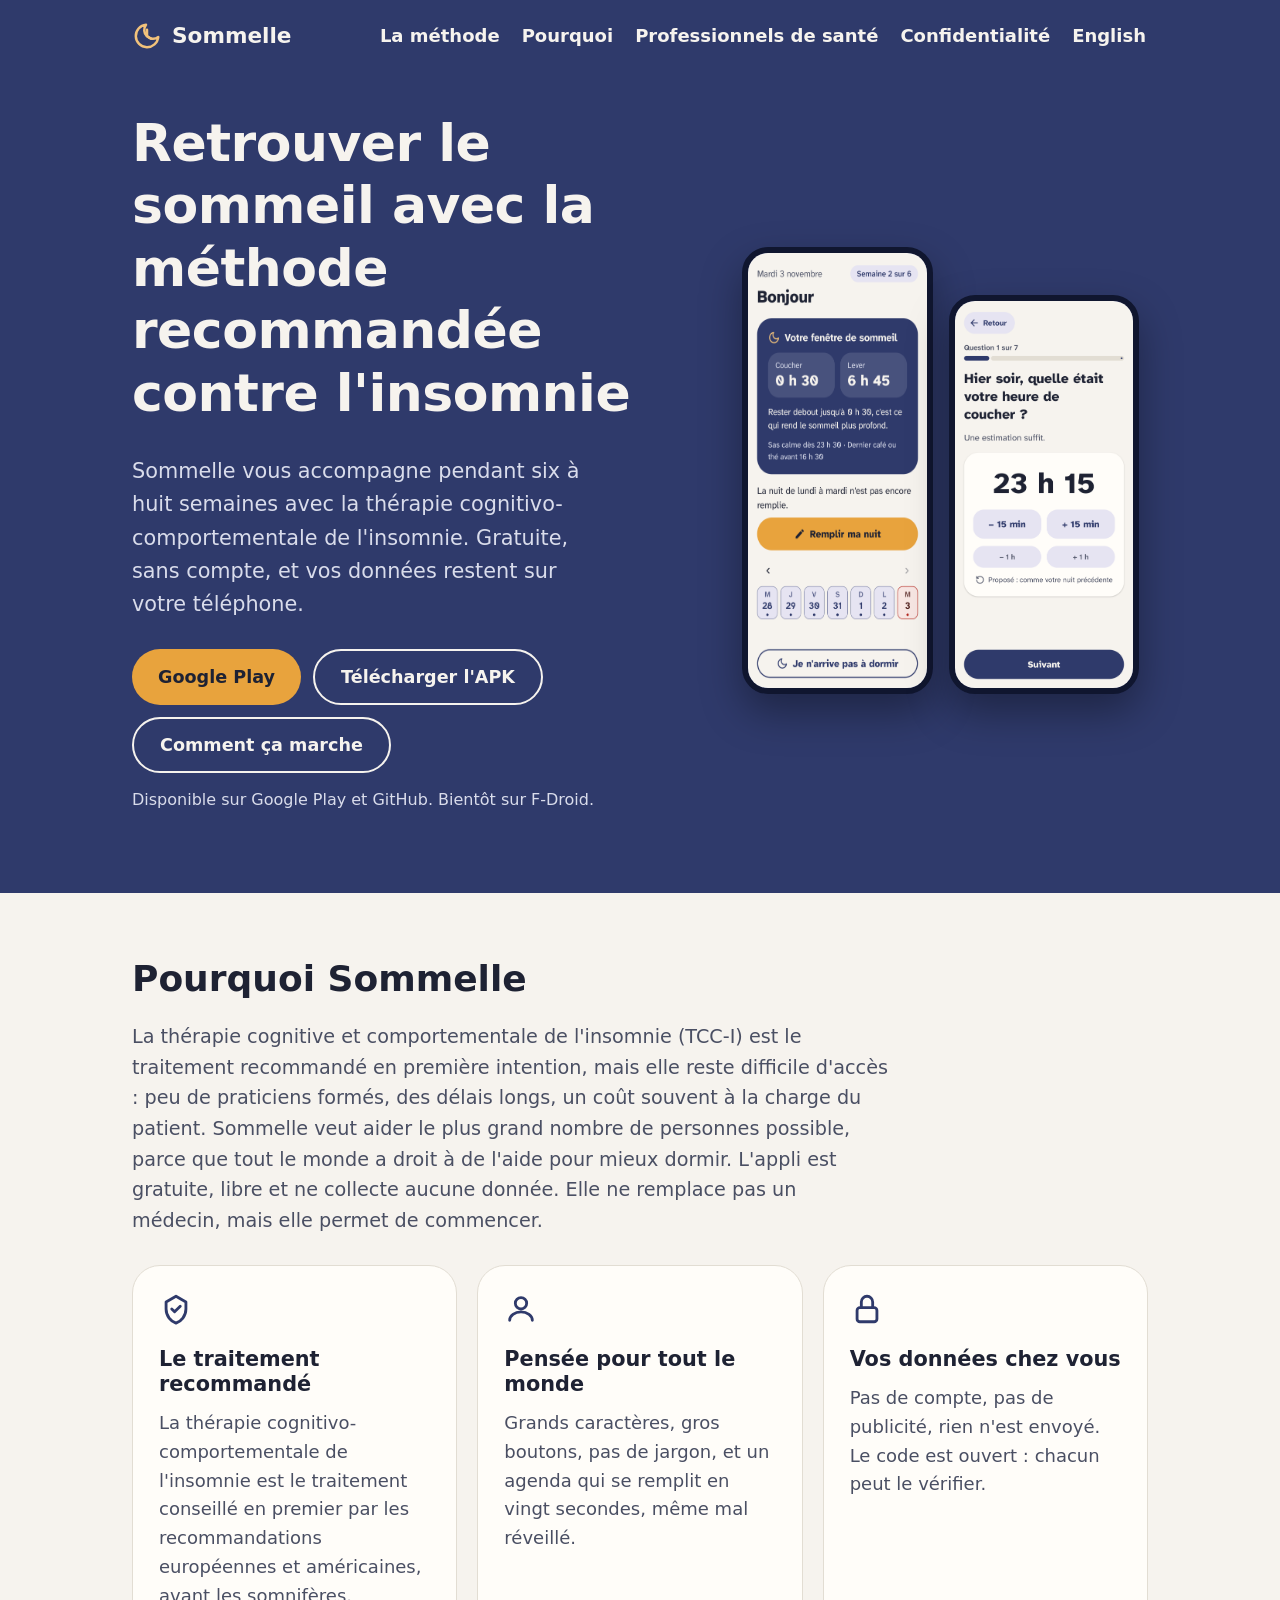
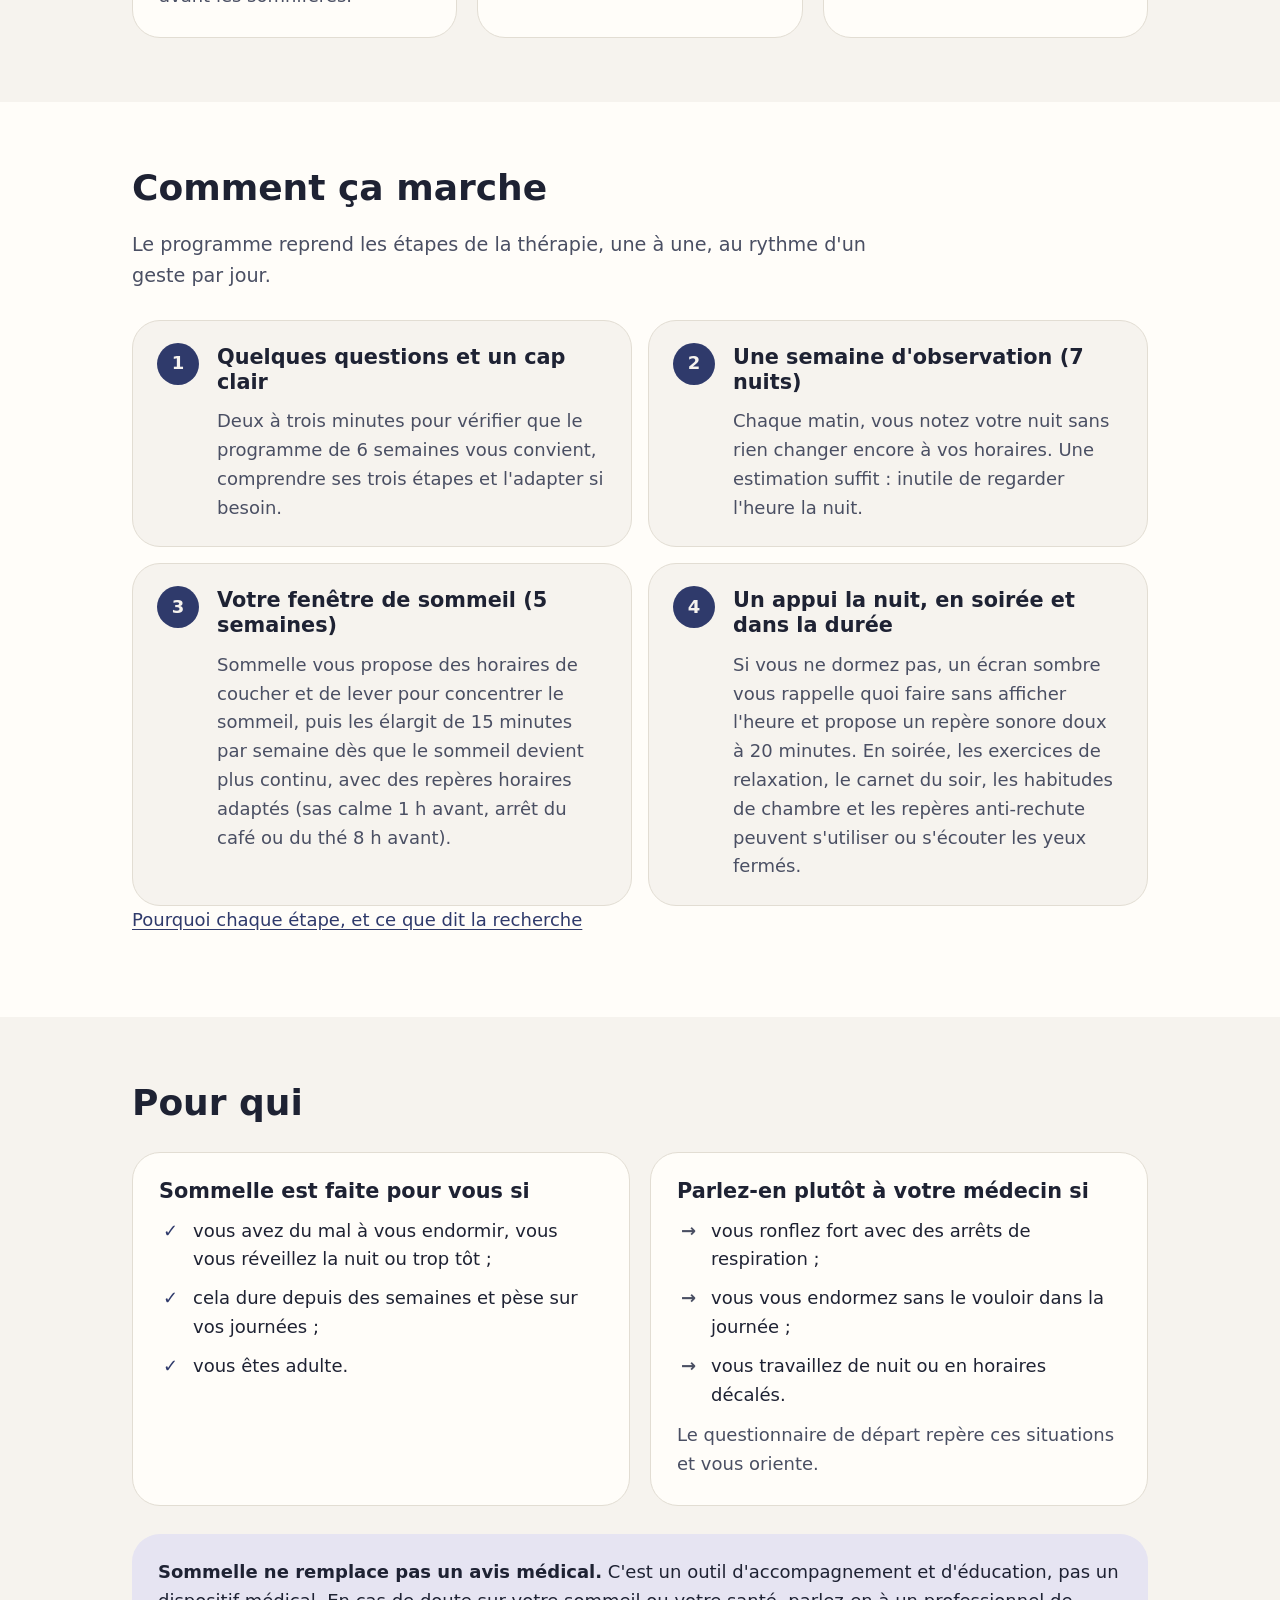
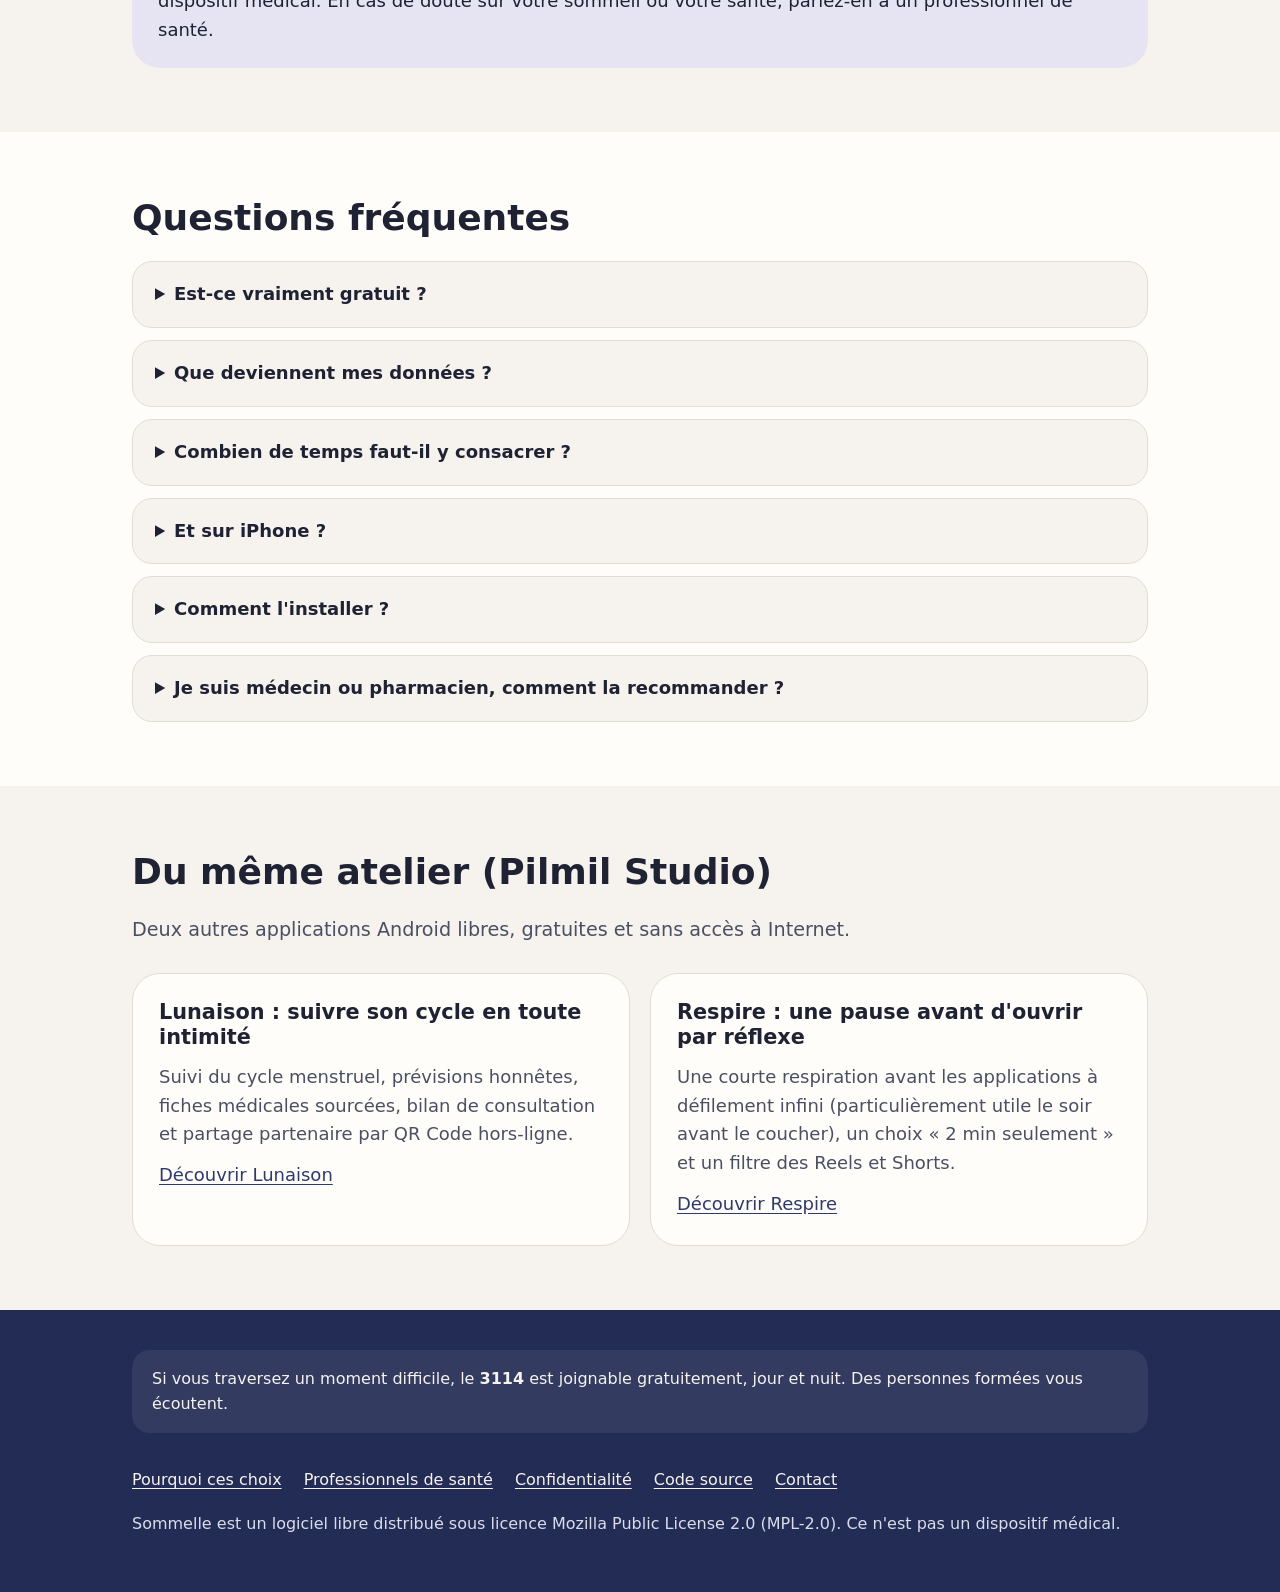
==== commit a3e5ffa0: "fix(confidentialité): exclut les données de la sauvegarde Android, corrige les tirets et les liens e" ====
--- a/docs/index.html
+++ b/docs/index.html
@@ -122,7 +122,7 @@
       <div class="wrap">
         <h2>Questions fréquentes</h2>
         <details><summary>Est-ce vraiment gratuit ?</summary><p>Oui, entièrement : pas d'abonnement, pas d'achat intégré, pas de publicité. Sommelle est un logiciel libre sous licence MPL-2.0.</p></details>
-        <details><summary>Que deviennent mes données ?</summary><p>Elles restent sur votre téléphone. Sommelle ne demande aucun compte et n'a pas accès à Internet. Seule exception : si la sauvegarde Android est activée, votre système peut conserver localement une copie chiffrée.</p></details>
+        <details><summary>Que deviennent mes données ?</summary><p>Elles restent sur votre téléphone. Sommelle ne demande aucun compte et n'a pas accès à Internet. Elles sont aussi exclues de la sauvegarde Android.</p></details>
         <details><summary>Combien de temps faut-il y consacrer ?</summary><p>Environ vingt secondes chaque matin pour l'agenda, et quelques minutes par semaine pour le bilan. Le programme dure six à huit semaines.</p></details>
         <details><summary>Et sur iPhone ?</summary><p>Sommelle existe pour l'instant sur Android uniquement.</p></details>
         <details><summary>Comment l'installer ?</summary><p>Sommelle est disponible sur le <a href="https://play.google.com/store/apps/details?id=fr.sommelle">Google Play Store</a>. Vous pouvez également télécharger l'APK signé depuis <a href="https://github.com/Relthdrarxash/sommelle/releases">GitHub</a>.</p></details>
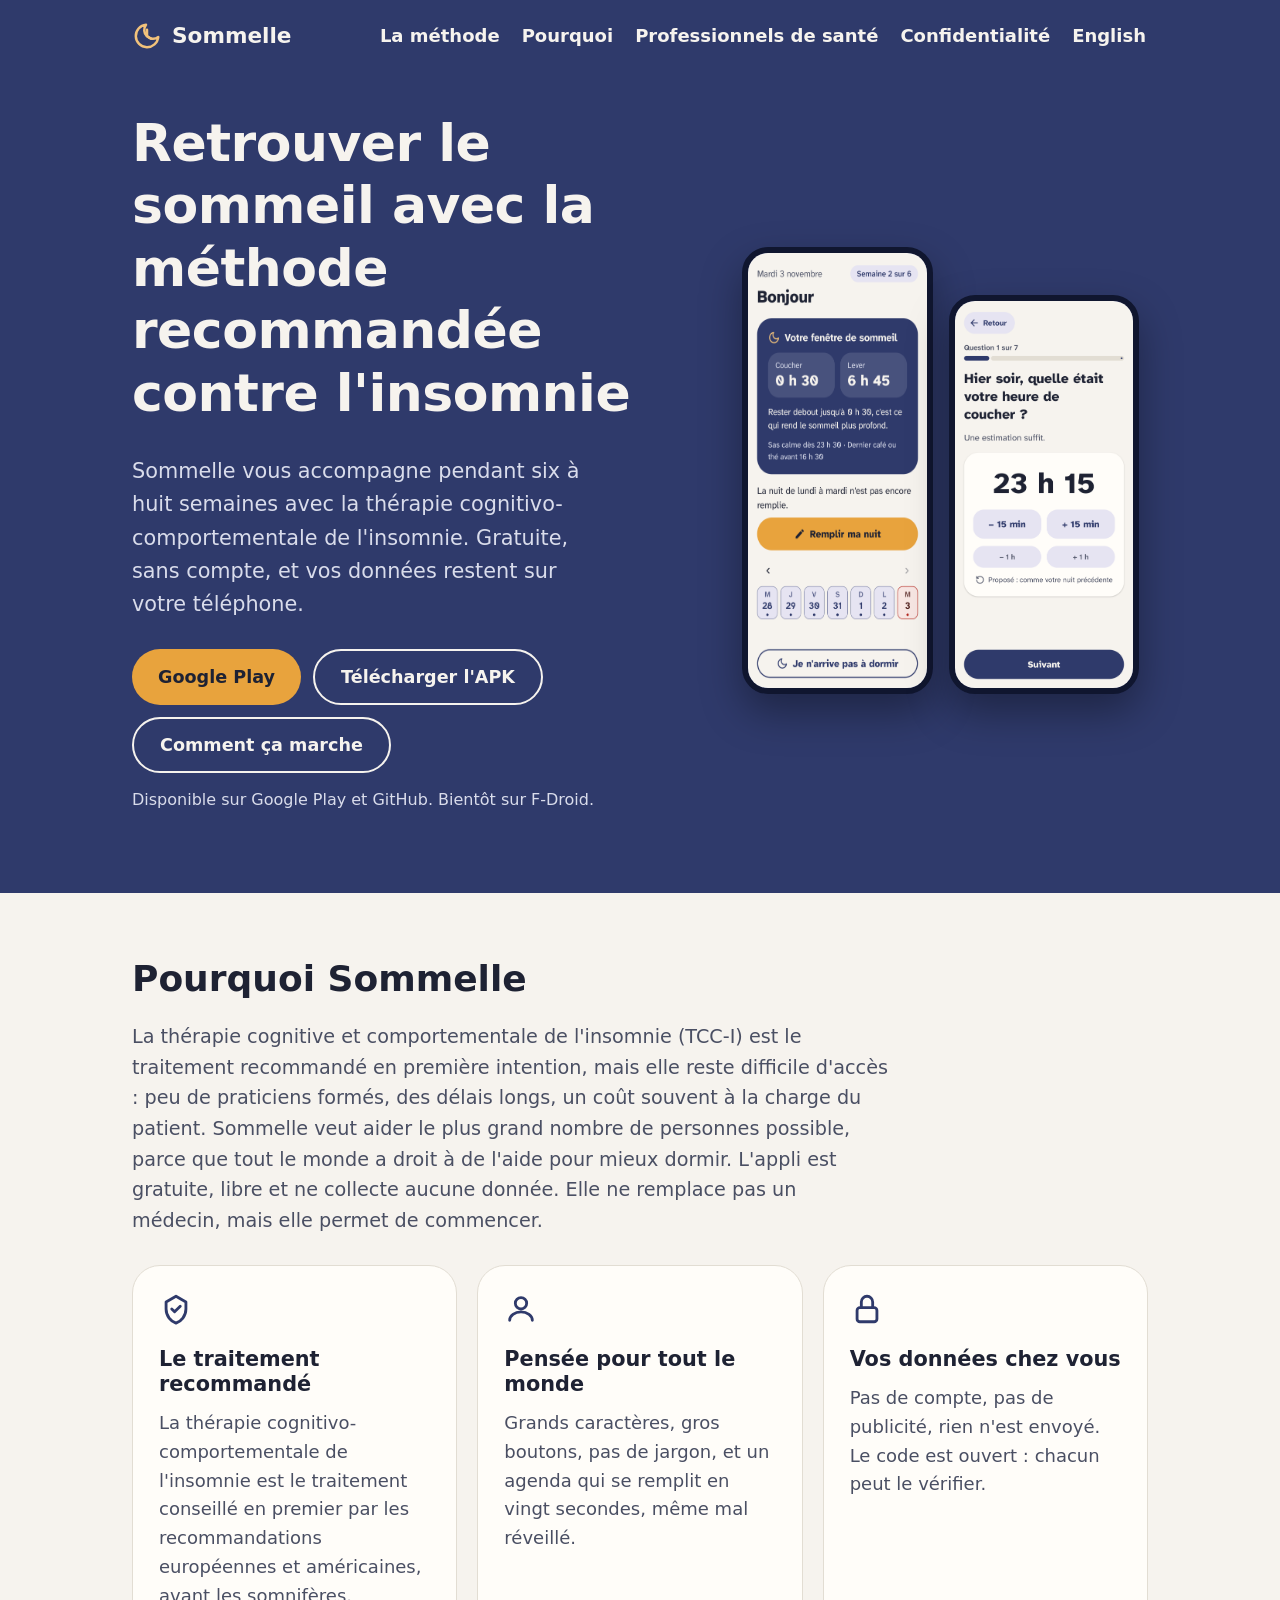
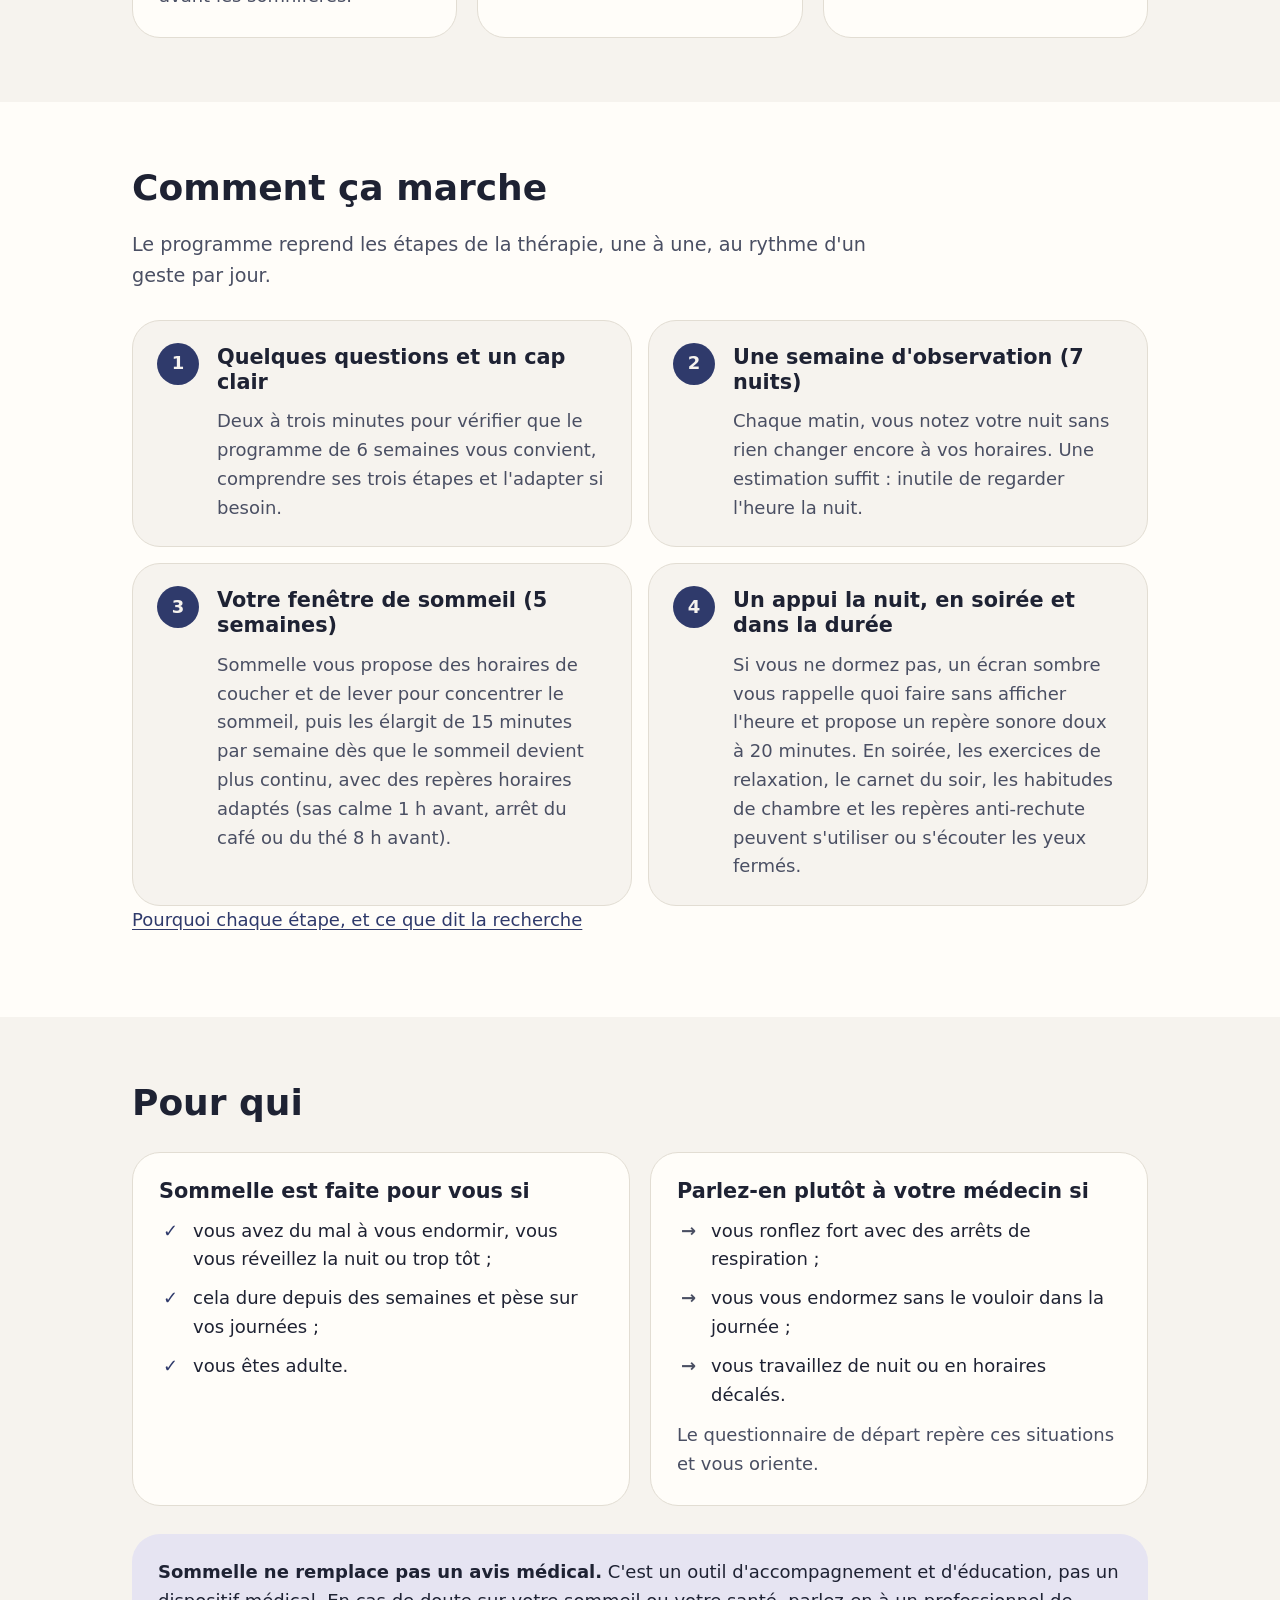
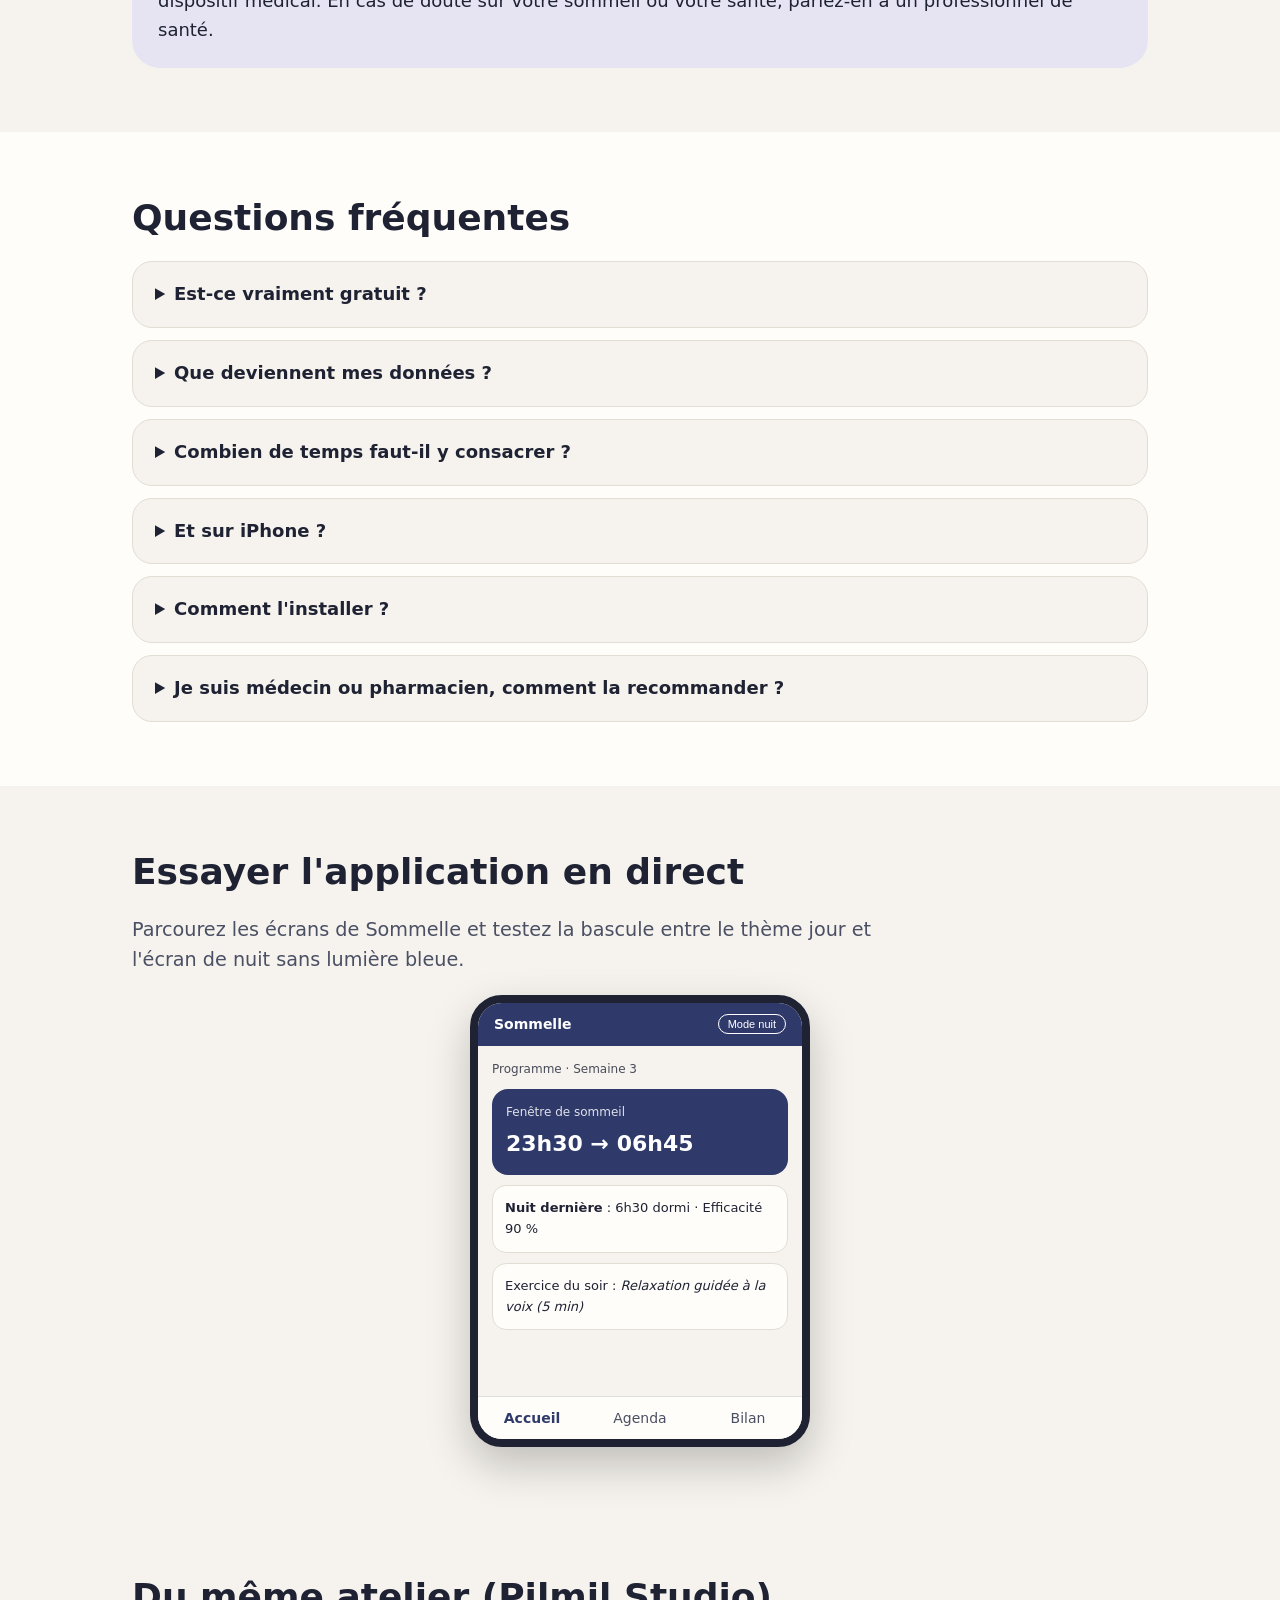
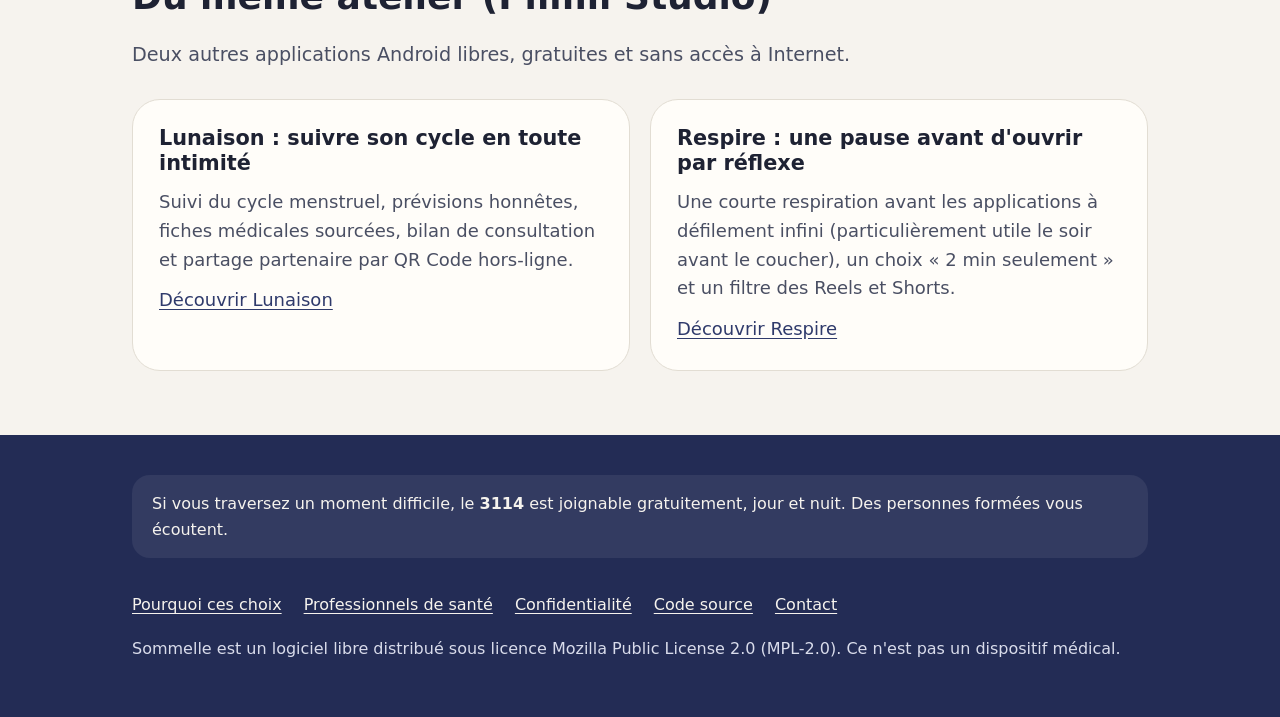
==== commit d80c03da: "docs: aperçu mobile interactif sur la page GitHub Pages" ====
--- a/docs/index.html
+++ b/docs/index.html
@@ -122,13 +122,107 @@
       <div class="wrap">
         <h2>Questions fréquentes</h2>
         <details><summary>Est-ce vraiment gratuit ?</summary><p>Oui, entièrement : pas d'abonnement, pas d'achat intégré, pas de publicité. Sommelle est un logiciel libre sous licence MPL-2.0.</p></details>
-        <details><summary>Que deviennent mes données ?</summary><p>Elles restent sur votre téléphone. Sommelle ne demande aucun compte et n'a pas accès à Internet. Elles sont aussi exclues de la sauvegarde Android.</p></details>
+        <details><summary>Que deviennent mes données ?</summary><p>Elles restent sur votre téléphone. Sommelle ne demande aucun compte et n'a pas accès à Internet. Elles sont exclues de la sauvegarde Android dans le cloud, et vous pouvez les faire passer vous-même d'un téléphone à l'autre.</p></details>
         <details><summary>Combien de temps faut-il y consacrer ?</summary><p>Environ vingt secondes chaque matin pour l'agenda, et quelques minutes par semaine pour le bilan. Le programme dure six à huit semaines.</p></details>
         <details><summary>Et sur iPhone ?</summary><p>Sommelle existe pour l'instant sur Android uniquement.</p></details>
         <details><summary>Comment l'installer ?</summary><p>Sommelle est disponible sur le <a href="https://play.google.com/store/apps/details?id=fr.sommelle">Google Play Store</a>. Vous pouvez également télécharger l'APK signé depuis <a href="https://github.com/Relthdrarxash/sommelle/releases">GitHub</a>.</p></details>
         <details><summary>Je suis médecin ou pharmacien, comment la recommander ?</summary><p>Tout est sur la page <a href="professionnels.html">professionnels de santé</a>, avec une fiche à imprimer.</p></details>
       </div>
     </section>
+
+    <section class="block" id="simulateur">
+      <div class="wrap">
+        <h2>Essayer l'application en direct</h2>
+        <p class="section-intro">Parcourez les écrans de Sommelle et testez la bascule entre le thème jour et l'écran de nuit sans lumière bleue.</p>
+        <div style="display:flex;justify-content:center">
+          <div id="so-phone" style="width:min(340px,100%);border:8px solid #1e2233;border-radius:32px;overflow:hidden;box-shadow:0 18px 44px rgba(0,0,0,.22);font-size:14px">
+            <div id="so-top" style="padding:10px 16px;display:flex;justify-content:space-between;align-items:center;font-weight:700">
+              <span>Sommelle</span>
+              <button type="button" id="so-night" style="border:1px solid currentColor;border-radius:999px;padding:3px 9px;background:none;color:inherit;font-size:11px;cursor:pointer">Mode nuit</button>
+            </div>
+            <div id="so-screen" style="padding:14px;min-height:350px;display:grid;gap:10px;align-content:start"></div>
+            <div id="so-bar" style="display:grid;grid-template-columns:repeat(3,1fr);border-top:1px solid rgba(128,128,128,.25)">
+              <button type="button" class="so-tab" data-tab="home" style="padding:10px 4px;border:0;background:none;font:inherit;cursor:pointer">Accueil</button>
+              <button type="button" class="so-tab" data-tab="diary" style="padding:10px 4px;border:0;background:none;font:inherit;cursor:pointer">Agenda</button>
+              <button type="button" class="so-tab" data-tab="week" style="padding:10px 4px;border:0;background:none;font:inherit;cursor:pointer">Bilan</button>
+            </div>
+          </div>
+        </div>
+      </div>
+    </section>
+    <script>
+    (function(){
+      let tab = "home", night = false, bed = 23.5, wake = 6.75;
+      function fmtH(v) {
+        const h = Math.floor(v) % 24, m = Math.round((v - Math.floor(v)) * 60);
+        return `${String(h).padStart(2,"0")}h${String(m).padStart(2,"0")}`;
+      }
+      function render() {
+        const bg = night ? "#120d0a" : "#f6f3ee";
+        const card = night ? "#1e1611" : "#fffdf9";
+        const fg = night ? "#c9a98a" : "#1e2233";
+        const accent = night ? "#b9853a" : "#2f3a6b";
+        const border = night ? "#3a2c22" : "#e2ddd3";
+        const phone = document.getElementById("so-phone");
+        phone.style.background = bg; phone.style.color = fg;
+        document.getElementById("so-top").style.background = night ? "#1e1611" : "#2f3a6b";
+        document.getElementById("so-top").style.color = night ? "#c9a98a" : "#fff";
+        document.getElementById("so-night").textContent = night ? "Mode jour" : "Mode nuit";
+        document.getElementById("so-bar").style.background = card;
+        document.querySelectorAll(".so-tab").forEach(b => {
+          const act = b.dataset.tab === tab;
+          b.style.color = act ? accent : (night ? "#9c8169" : "#4a4f63");
+          b.style.fontWeight = act ? "700" : "500";
+        });
+        const scr = document.getElementById("so-screen");
+        if (tab === "home") {
+          scr.innerHTML = `
+            <div style="font-size:12px;opacity:.8">Programme · Semaine 3</div>
+            <div style="background:${night?'#2a2019':'#2f3a6b'};color:${night?'#c9a98a':'#fff'};border-radius:16px;padding:14px">
+              <div style="font-size:12px;opacity:.85">Fenêtre de sommeil</div>
+              <div style="font-size:22px;font-weight:800;margin-top:4px">${fmtH(bed)} → ${fmtH(wake)}</div>
+            </div>
+            <div style="background:${card};border:1px solid ${border};border-radius:14px;padding:12px;font-size:13px">
+              <strong>Nuit dernière</strong> : 6h30 dormi · Efficacité 90 %
+            </div>
+            <div style="background:${card};border:1px solid ${border};border-radius:14px;padding:12px;font-size:13px">
+              Exercice du soir : <em>Relaxation guidée à la voix (5 min)</em>
+            </div>
+          `;
+        } else if (tab === "diary") {
+          const dur = (wake + 24 - bed).toFixed(1);
+          scr.innerHTML = `
+            <div style="font-weight:800;font-size:16px">Agenda du matin (20 s)</div>
+            <label style="font-size:12px">Couché : <strong>${fmtH(bed)}</strong>
+              <input id="so-bed" type="range" min="21" max="25" step="0.25" value="${bed}" style="width:100%">
+            </label>
+            <label style="font-size:12px">Levé : <strong>${fmtH(wake)}</strong>
+              <input id="so-wake" type="range" min="5" max="9" step="0.25" value="${wake}" style="width:100%">
+            </label>
+            <div style="background:${card};border:1px solid ${border};border-radius:12px;padding:10px;font-size:13px">Temps au lit estimé : <strong>${dur} h</strong></div>
+          `;
+        } else {
+          scr.innerHTML = `
+            <div style="font-weight:800;font-size:16px">Bilan hebdomadaire</div>
+            <div style="background:${card};border:1px solid ${border};border-radius:14px;padding:12px;font-size:13px;display:grid;gap:6px">
+              <div>Semaine 1 : <strong>76 %</strong> d'efficacité</div>
+              <div>Semaine 3 : <strong>89 %</strong> d'efficacité</div>
+              <div style="font-size:12px;opacity:.8">Export PDF prêt pour votre médecin.</div>
+            </div>
+          `;
+        }
+      }
+      document.getElementById("simulateur").addEventListener("click", (e) => {
+        if (e.target.id === "so-night") { night = !night; render(); return; }
+        const t = e.target.closest(".so-tab"); if (t) { tab = t.dataset.tab; render(); }
+      });
+      document.getElementById("simulateur").addEventListener("input", (e) => {
+        if (e.target.id === "so-bed") { bed = parseFloat(e.target.value); render(); }
+        if (e.target.id === "so-wake") { wake = parseFloat(e.target.value); render(); }
+      });
+      render();
+    })();
+    </script>
 
     <section class="block">
       <div class="wrap">
